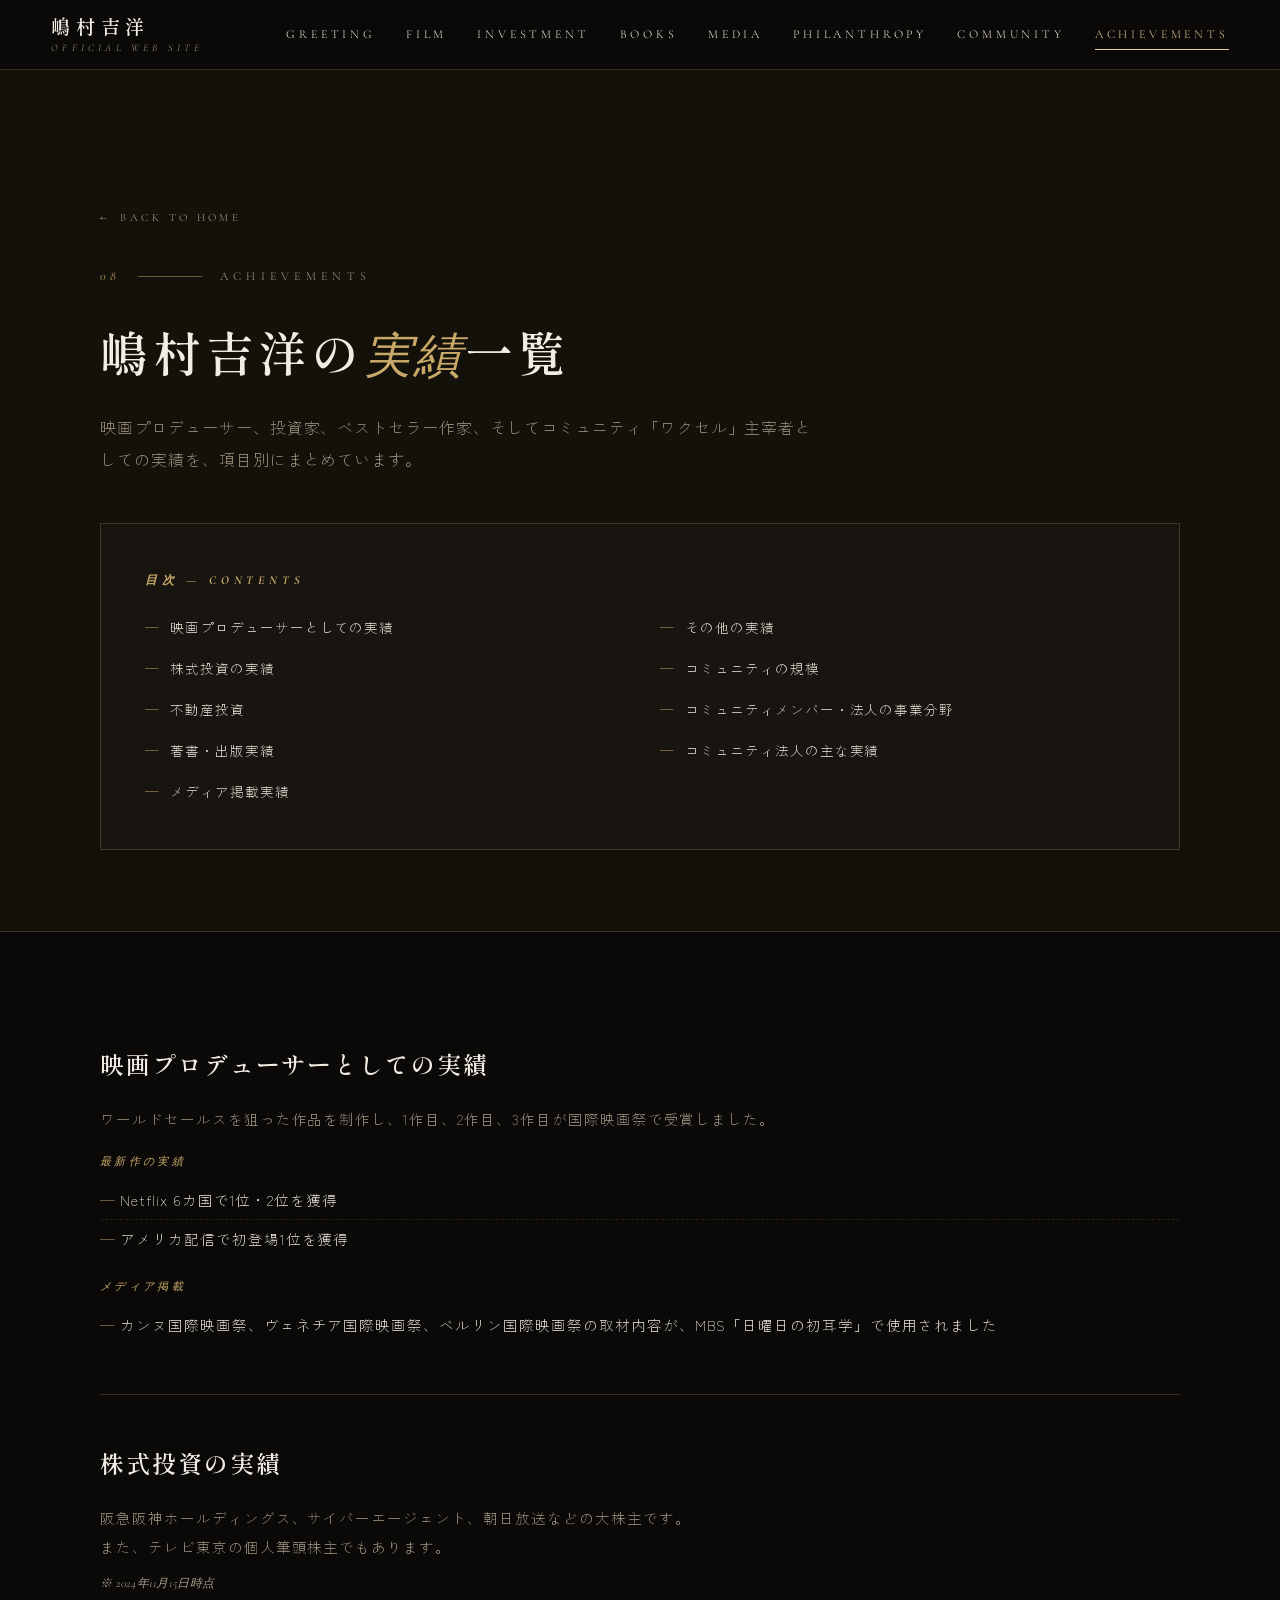
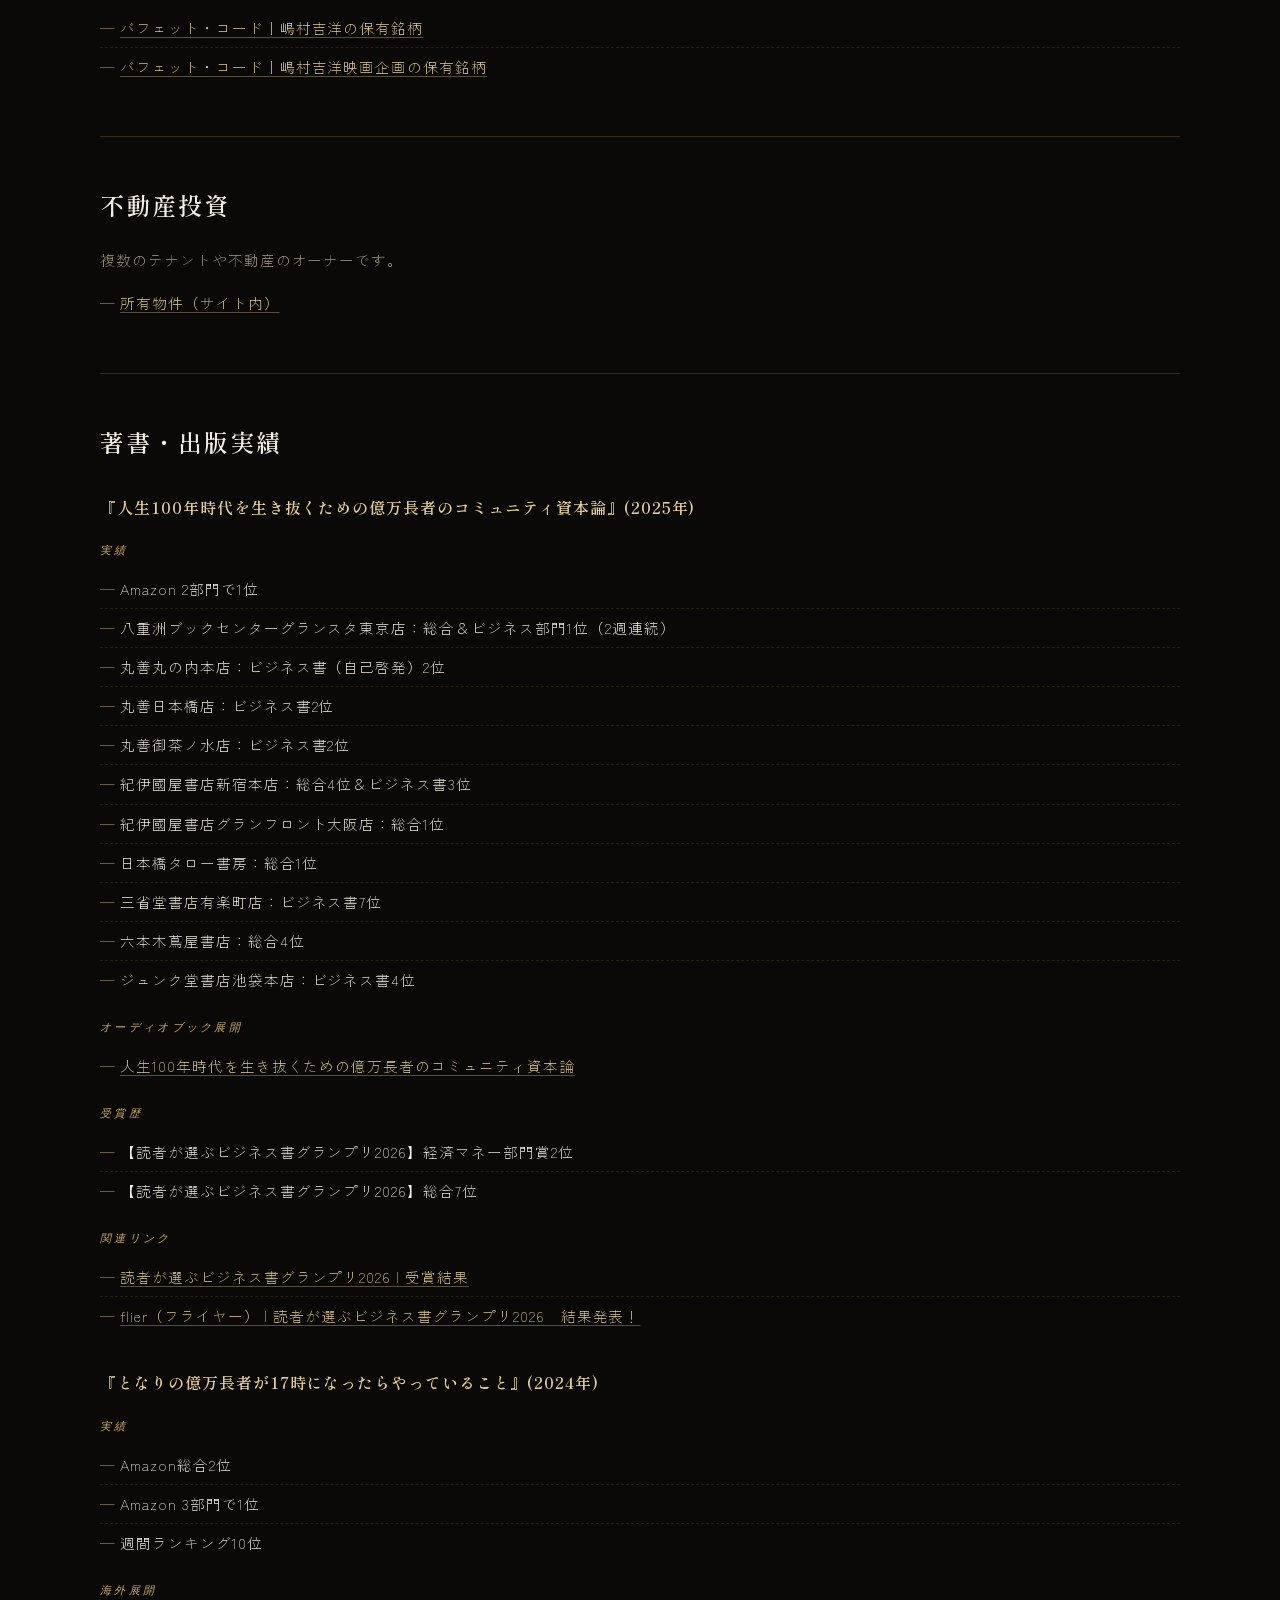
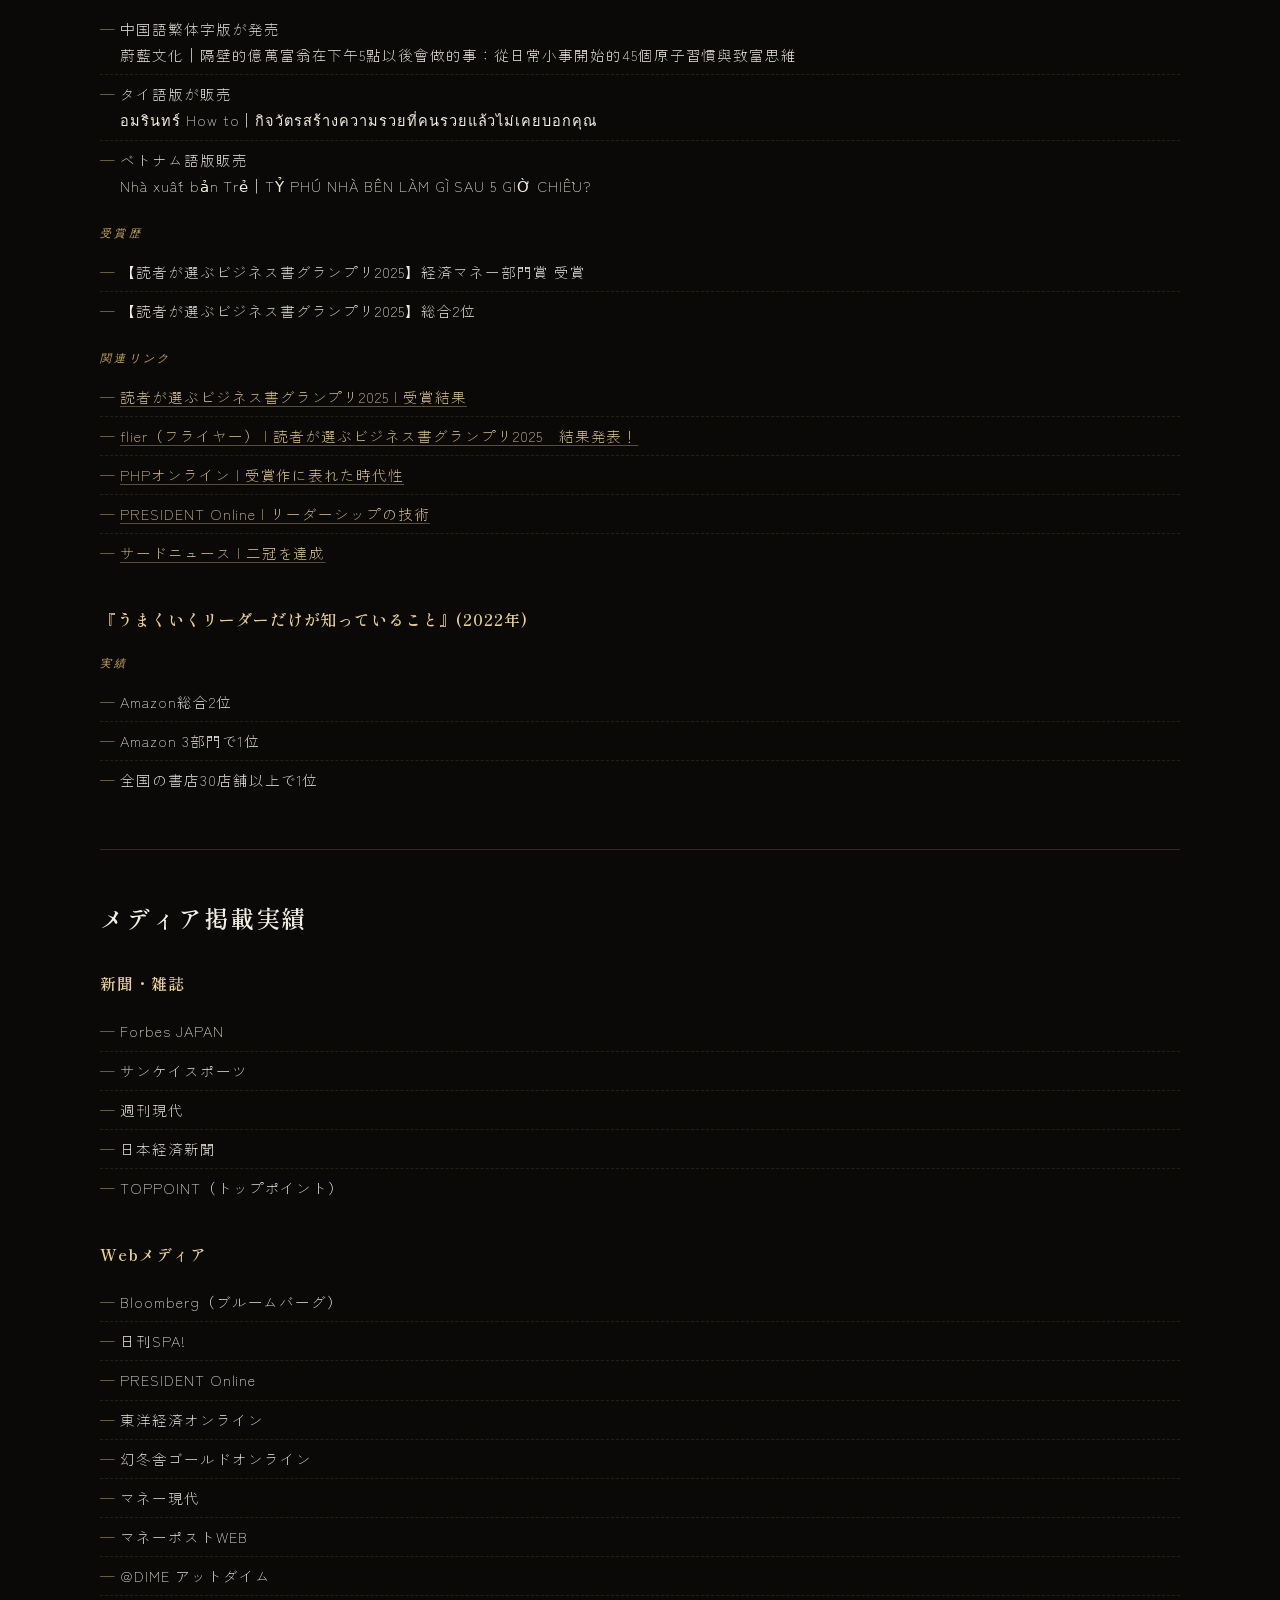
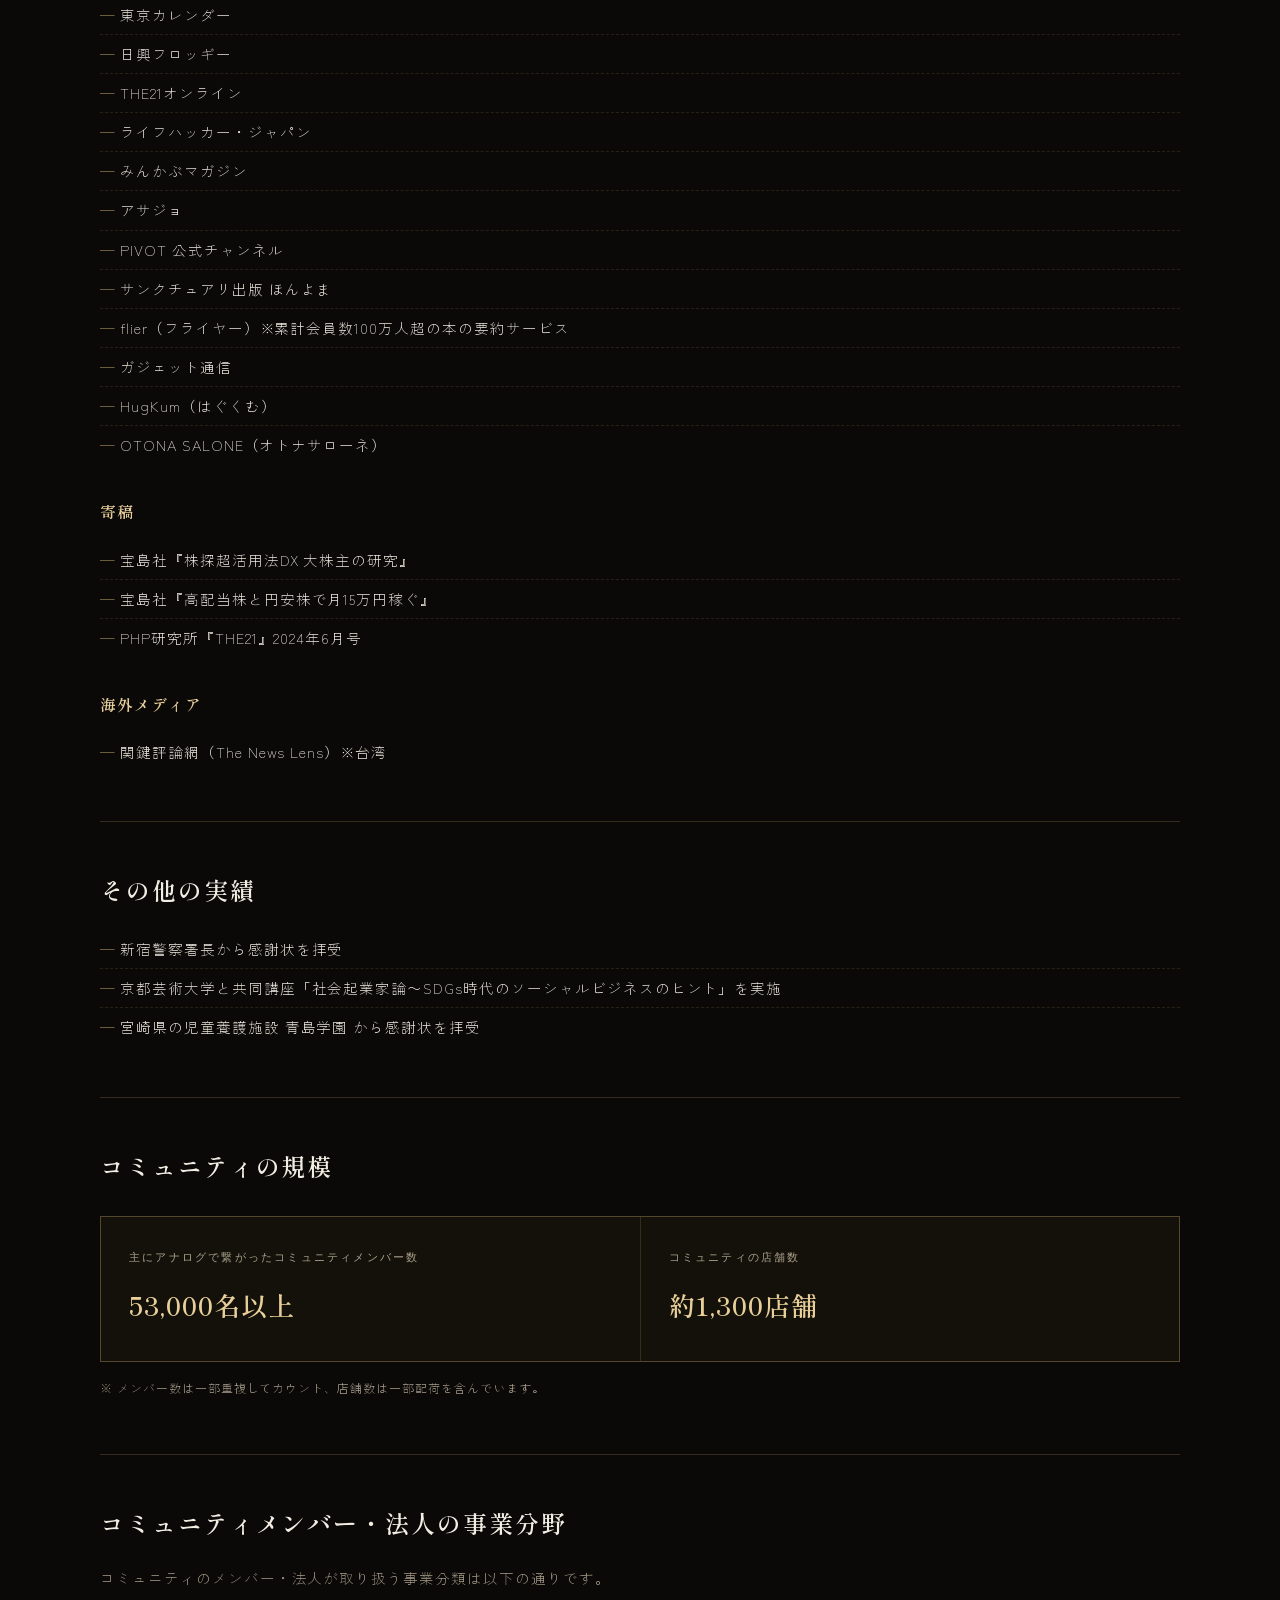
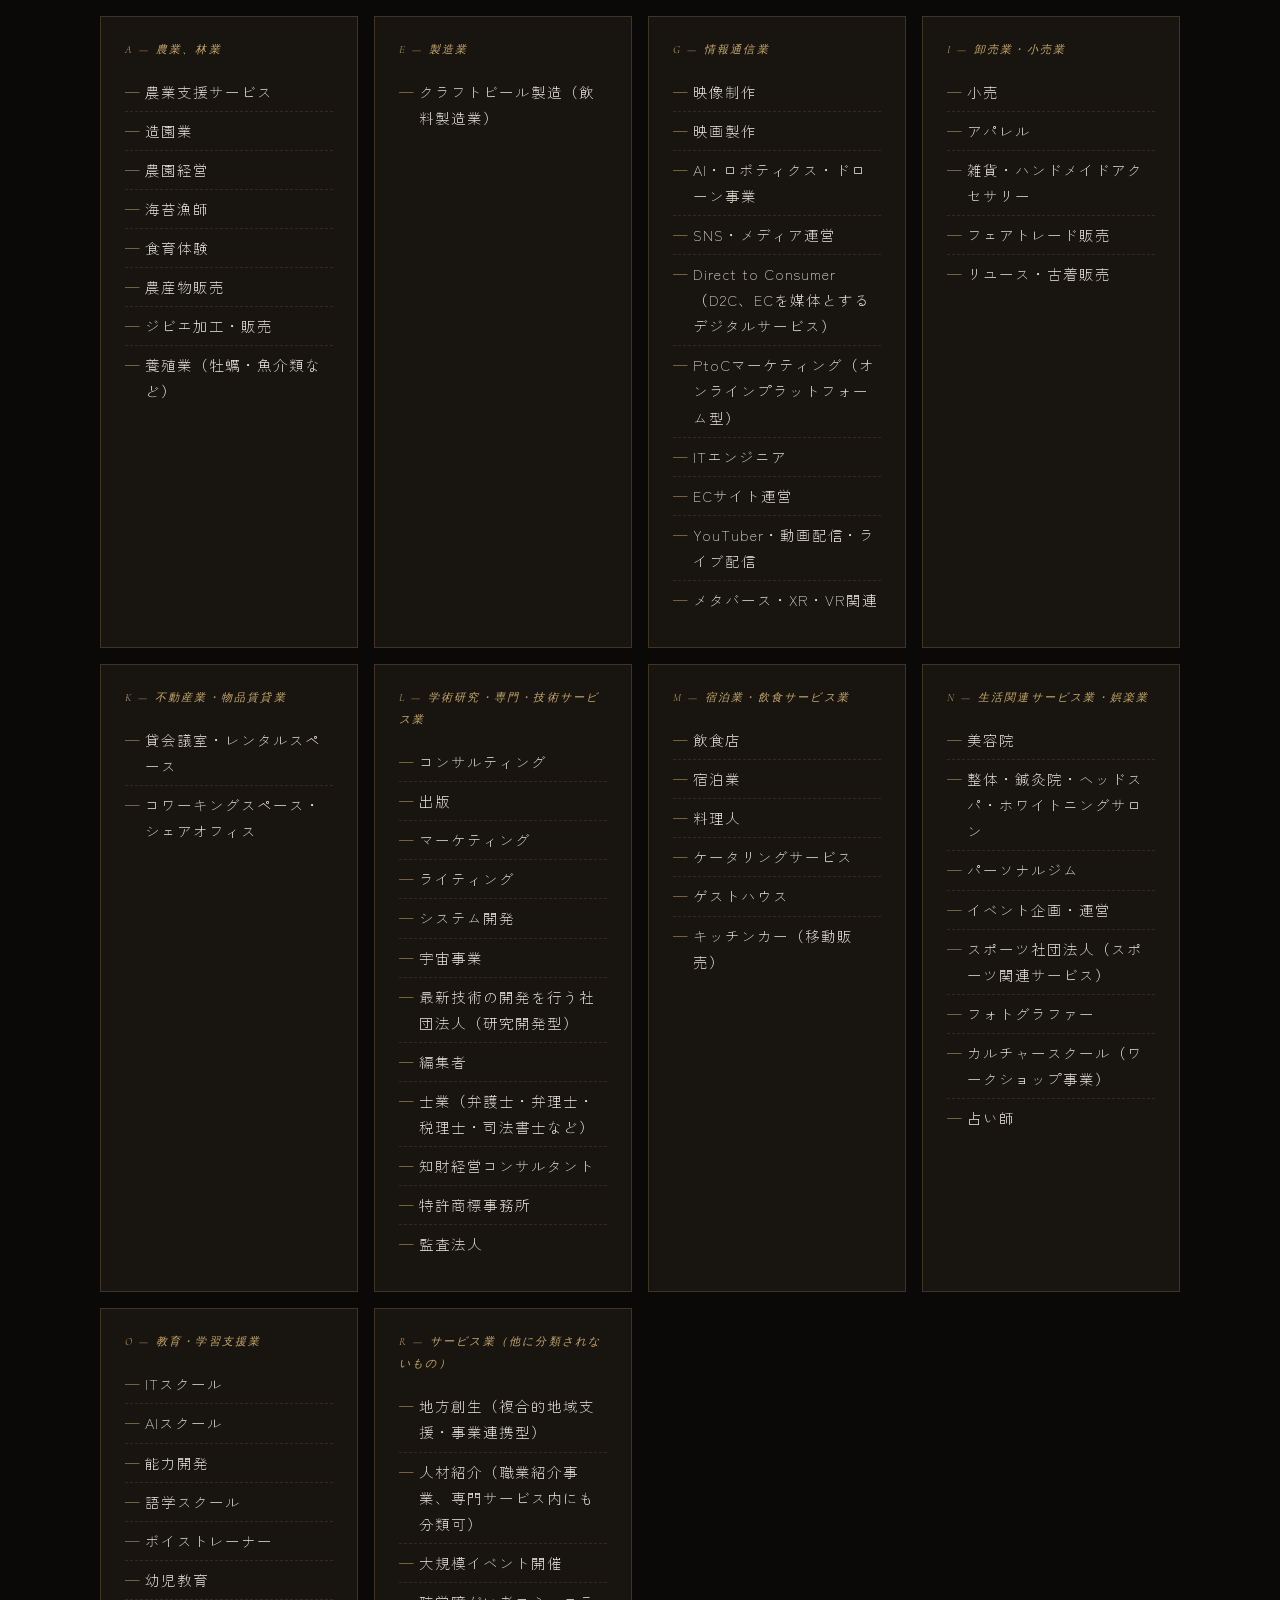
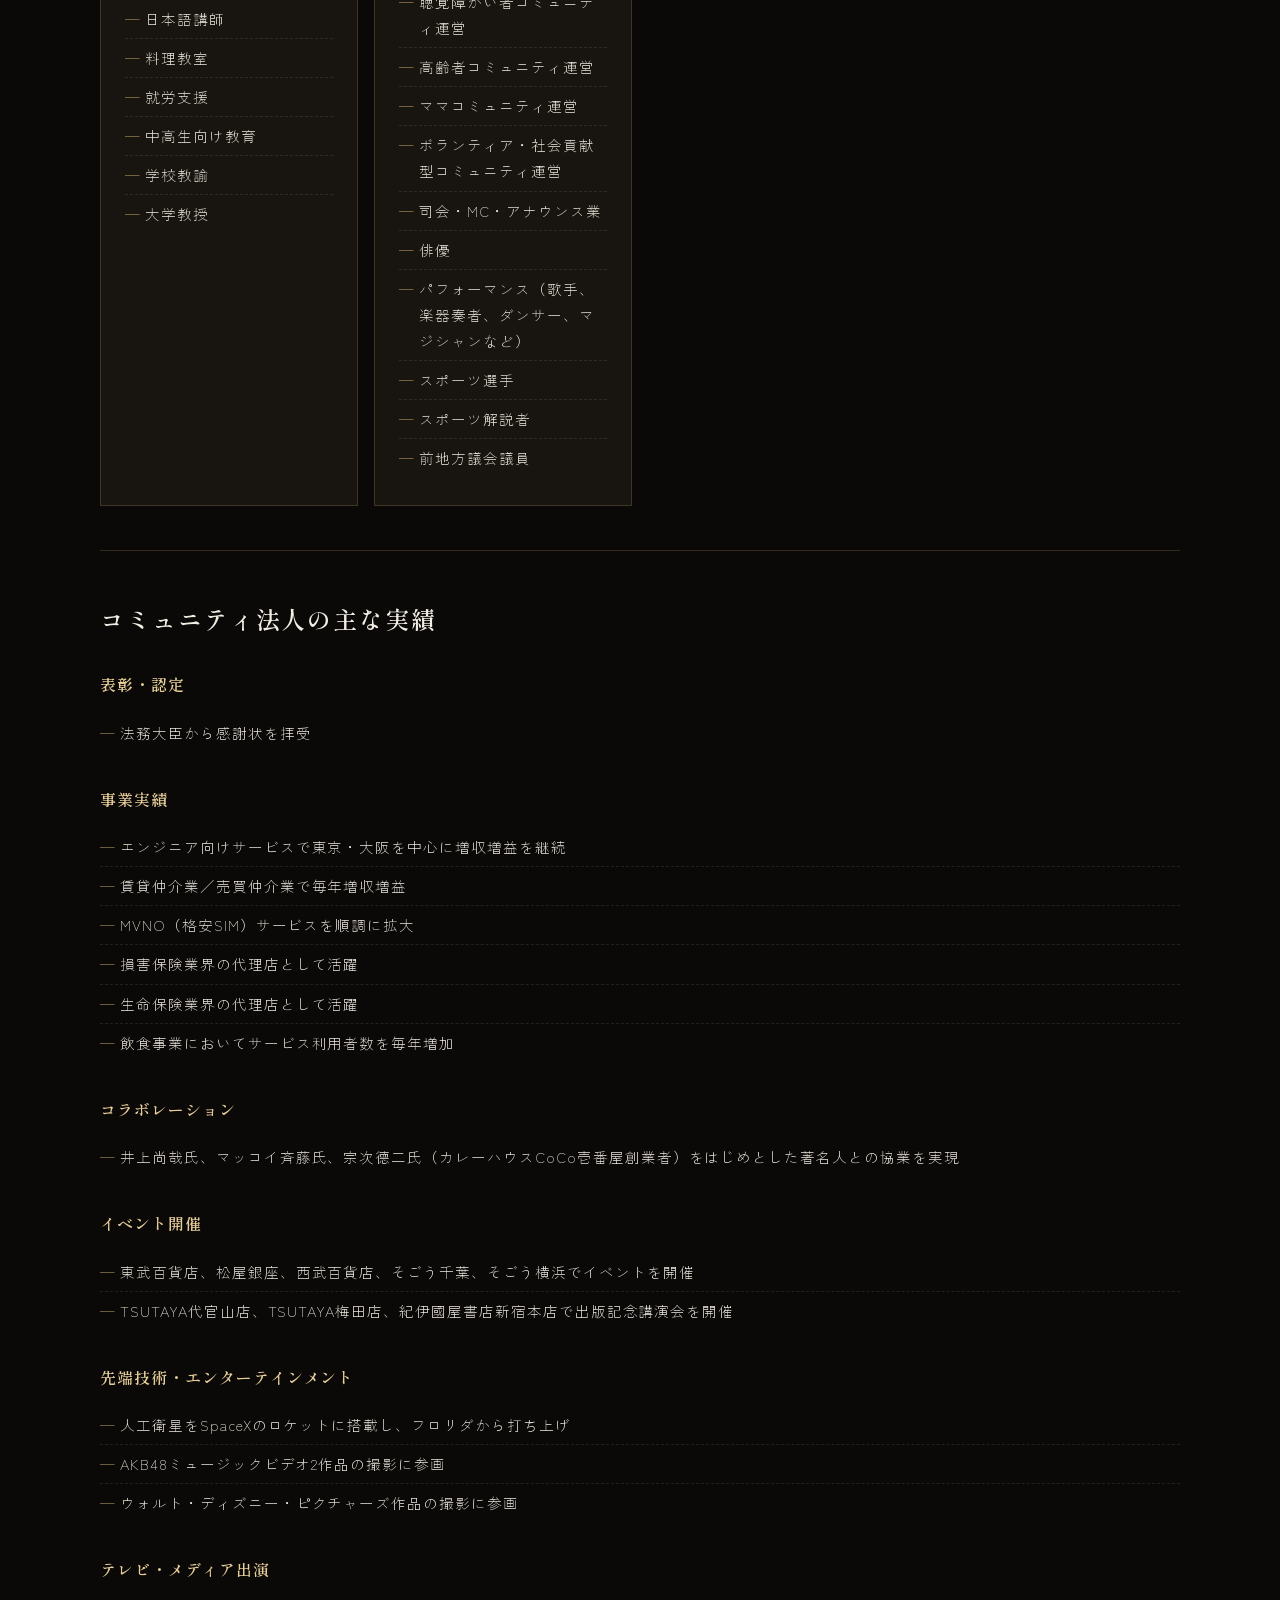
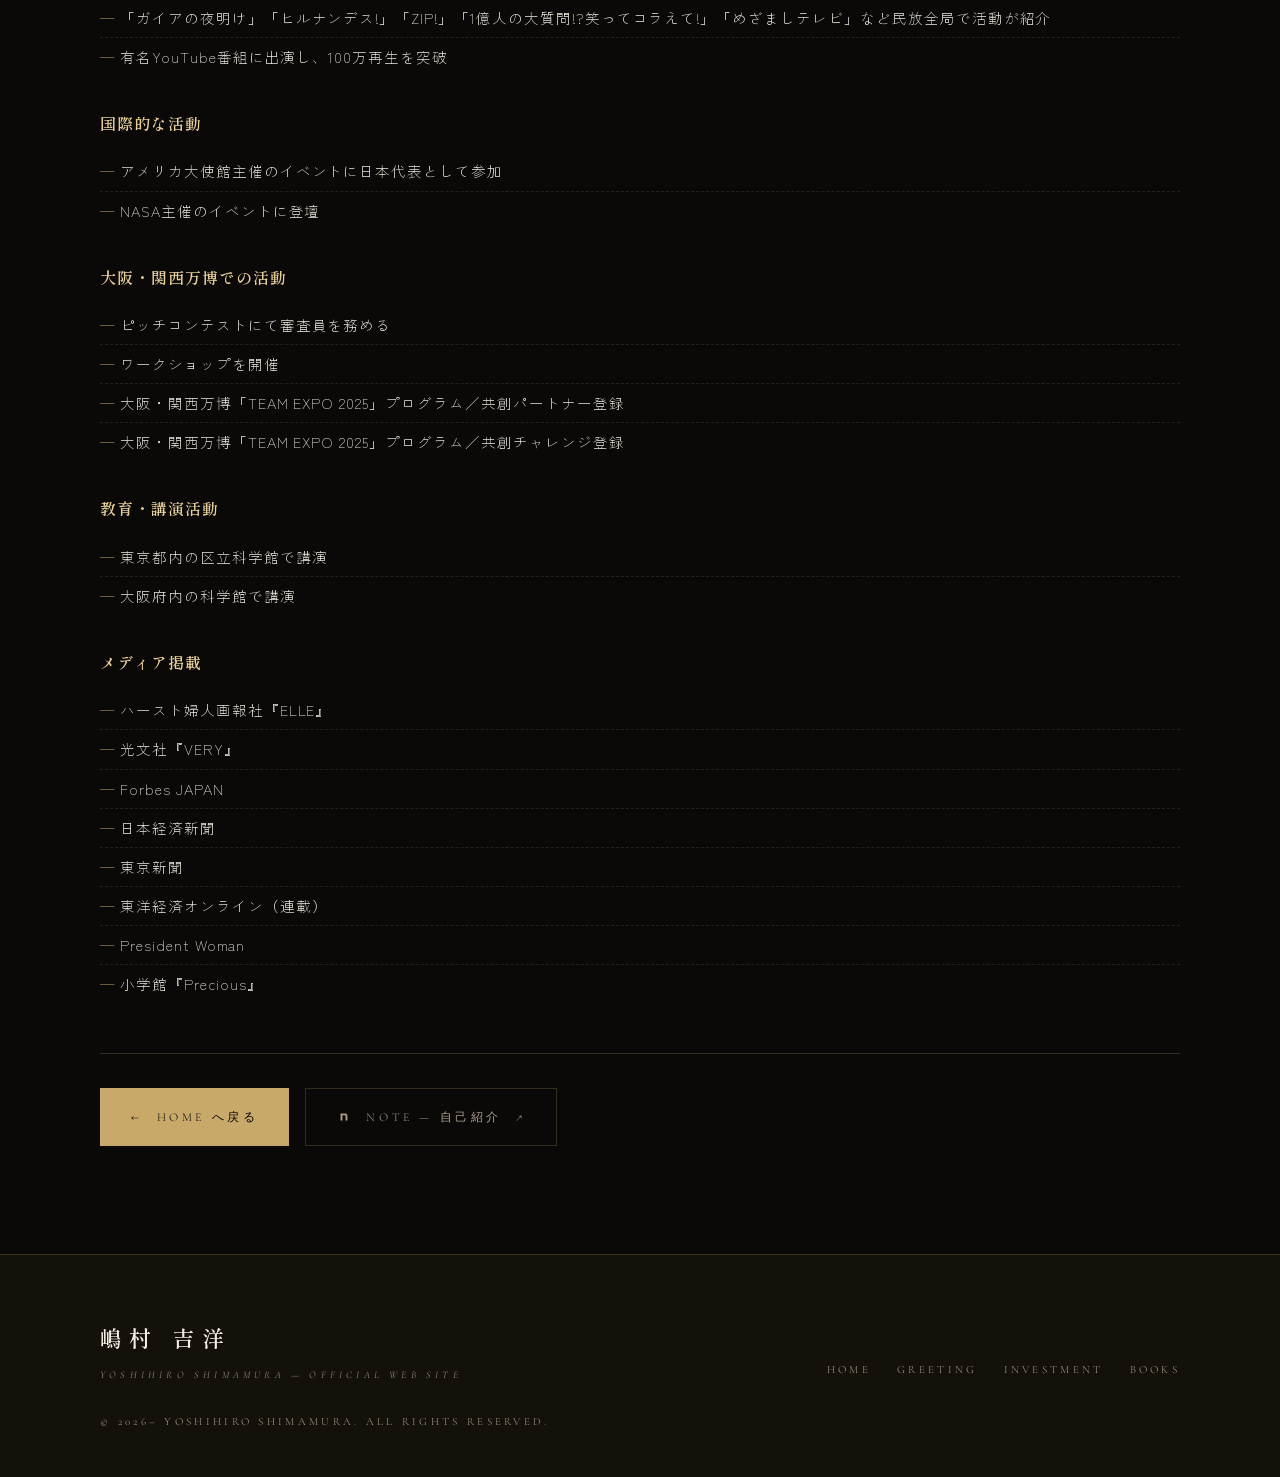
==== docs/achievements.html @ ad77ef1f "Publish site under docs/ for GitHub Pages, drop project files from repo Renames customize/ to docs/ " ====
<!DOCTYPE html>
<html lang="ja">
<head>
<meta charset="UTF-8">
<meta name="viewport" content="width=device-width, initial-scale=1">
<title>実績 — Achievements | 嶋村 吉洋 Yoshihiro Shimamura</title>
<meta name="description" content="嶋村吉洋の実績一覧。映画プロデューサー、株式投資、不動産投資、著書・出版、メディア掲載、コミュニティ「ワクセル」に関する実績をまとめています。">
<link rel="preconnect" href="https://fonts.googleapis.com">
<link rel="preconnect" href="https://fonts.gstatic.com" crossorigin>
<link href="https://fonts.googleapis.com/css2?family=Cormorant+Garamond:ital,wght@0,300;0,400;0,500;1,300;1,400&family=Shippori+Mincho+B1:wght@400;500;600;700&family=Zen+Kaku+Gothic+New:wght@300;400;500;700&display=swap" rel="stylesheet">
<link rel="stylesheet" href="css/achievements.css">
</head>
<body>

<div id="progress"></div>

<header>
  <div class="logo">嶋村吉洋<small>Official Web Site</small></div>
  <nav>
    <a href="index.html#greeting">Greeting</a>
    <a href="index.html#film">Film</a>
    <a href="index.html#investment">Investment</a>
    <a href="index.html#books">Books</a>
    <a href="index.html#media">Media</a>
    <a href="index.html#philanthropy">Philanthropy</a>
    <a href="index.html#community">Community</a>
    <a href="achievements.html" class="cur">Achievements</a>
  </nav>
  <button class="menu-btn" id="menuBtn" aria-label="メニューを開く" aria-expanded="false" aria-controls="mobileNav"><span></span><span></span><span></span></button>
</header>

<div class="mobile-nav" id="mobileNav">
  <a href="index.html#greeting">Greeting</a>
  <a href="index.html#film">Film</a>
  <a href="index.html#investment">Investment</a>
  <a href="index.html#books">Books</a>
  <a href="index.html#media">Media</a>
  <a href="index.html#philanthropy">Philanthropy</a>
  <a href="index.html#community">Community</a>
  <a href="achievements.html" class="cur">Achievements</a>
</div>

<!-- PAGE HEAD -->
<section class="pagehead" style="padding-left:clamp(22px,6vw,88px);padding-right:clamp(22px,6vw,88px)">
  <div class="container">
    <a class="back" href="index.html"><i>←</i> Back to Home</a>
    <div class="eyebrow rv"><span class="no">08</span><span class="rule"></span><span class="lab">Achievements</span></div>
    <h2 class="title rv">嶋村吉洋の<em>実績</em>一覧</h2>
    <p class="lead rv d1">映画プロデューサー、投資家、ベストセラー作家、そしてコミュニティ「ワクセル」主宰者としての実績を、項目別にまとめています。</p>

    <div class="toc rv d2" style="margin-top:48px">
      <h3>目次 — Contents</h3>
      <ol>
        <li><a href="#film">映画プロデューサーとしての実績</a></li>
        <li><a href="#invest">株式投資の実績</a></li>
        <li><a href="#realestate">不動産投資</a></li>
        <li><a href="#books">著書・出版実績</a></li>
        <li><a href="#media">メディア掲載実績</a></li>
        <li><a href="#other">その他の実績</a></li>
        <li><a href="#scale">コミュニティの規模</a></li>
        <li><a href="#fields">コミュニティメンバー・法人の事業分野</a></li>
        <li><a href="#corp">コミュニティ法人の主な実績</a></li>
      </ol>
    </div>
  </div>
</section>

<!-- CONTENT -->
<section>
  <div class="container">

    <div class="ach-block" id="film">
      <h3>映画プロデューサーとしての実績</h3>
      <p>ワールドセールスを狙った作品を制作し、1作目、2作目、3作目が国際映画祭で受賞しました。</p>
      <div class="ach-label">最新作の実績</div>
      <ul class="ach-list">
        <li>Netflix 6カ国で1位・2位を獲得</li>
        <li>アメリカ配信で初登場1位を獲得</li>
      </ul>
      <div class="ach-label">メディア掲載</div>
      <ul class="ach-list">
        <li>カンヌ国際映画祭、ヴェネチア国際映画祭、ベルリン国際映画祭の取材内容が、MBS「日曜日の初耳学」で使用されました</li>
      </ul>
    </div>

    <div class="ach-block" id="invest">
      <h3>株式投資の実績</h3>
      <p>阪急阪神ホールディングス、サイバーエージェント、朝日放送などの大株主です。<br>また、テレビ東京の個人筆頭株主でもあります。</p>
      <div class="ach-note">※ 2024年11月15日時点</div>
      <ul class="ach-list">
        <li><a href="https://www.buffett-code.com/shareholder/712ce4a10c81c7f16dd77664915bdfbb" target="_blank" rel="noopener">バフェット・コード｜嶋村吉洋の保有銘柄</a></li>
        <li><a href="https://www.buffett-code.com/shareholder/2bcb780093d4dfd647fb381578586227" target="_blank" rel="noopener">バフェット・コード｜嶋村吉洋映画企画の保有銘柄</a></li>
      </ul>
    </div>

    <div class="ach-block" id="realestate">
      <h3>不動産投資</h3>
      <p>複数のテナントや不動産のオーナーです。</p>
      <ul class="ach-list">
        <li><a href="index.html#investment">所有物件（サイト内）</a></li>
      </ul>
    </div>

    <div class="ach-block" id="books">
      <h3>著書・出版実績</h3>

      <div class="ach-sub">
        <h4>『人生100年時代を生き抜くための億万長者のコミュニティ資本論』(2025年)</h4>
        <div class="ach-label">実績</div>
        <ul class="ach-list">
          <li>Amazon 2部門で1位</li>
          <li>八重洲ブックセンターグランスタ東京店：総合＆ビジネス部門1位（2週連続）</li>
          <li>丸善丸の内本店：ビジネス書（自己啓発）2位</li>
          <li>丸善日本橋店：ビジネス書2位</li>
          <li>丸善御茶ノ水店：ビジネス書2位</li>
          <li>紀伊國屋書店新宿本店：総合4位＆ビジネス書3位</li>
          <li>紀伊國屋書店グランフロント大阪店：総合1位</li>
          <li>日本橋タロー書房：総合1位</li>
          <li>三省堂書店有楽町店：ビジネス書7位</li>
          <li>六本木蔦屋書店：総合4位</li>
          <li>ジュンク堂書店池袋本店：ビジネス書4位</li>
        </ul>
        <div class="ach-label">オーディオブック展開</div>
        <ul class="ach-list">
          <li><a href="https://x.gd/avuwR" target="_blank" rel="noopener">人生100年時代を生き抜くための億万長者のコミュニティ資本論</a></li>
        </ul>
        <div class="ach-label">受賞歴</div>
        <ul class="ach-list">
          <li>【読者が選ぶビジネス書グランプリ2026】経済マネー部門賞2位</li>
          <li>【読者が選ぶビジネス書グランプリ2026】総合7位</li>
        </ul>
        <div class="ach-label">関連リンク</div>
        <ul class="ach-list">
          <li><a href="https://entry.business-book.jp/result" target="_blank" rel="noopener">読者が選ぶビジネス書グランプリ2026 | 受賞結果</a></li>
          <li><a href="https://www.flierinc.com/column/grandprix2026" target="_blank" rel="noopener">flier（フライヤー） | 読者が選ぶビジネス書グランプリ2026　結果発表！</a></li>
        </ul>
      </div>

      <div class="ach-sub">
        <h4>『となりの億万長者が17時になったらやっていること』(2024年)</h4>
        <div class="ach-label">実績</div>
        <ul class="ach-list">
          <li>Amazon総合2位</li>
          <li>Amazon 3部門で1位</li>
          <li>週間ランキング10位</li>
        </ul>
        <div class="ach-label">海外展開</div>
        <ul class="ach-list">
          <li>中国語繁体字版が発売<br>蔚藍文化│隔壁的億萬富翁在下午5點以後會做的事：從日常小事開始的45個原子習慣與致富思維</li>
          <li>タイ語版が販売<br>อมรินทร์ How to│กิจวัตรสร้างความรวยที่คนรวยแล้วไม่เคยบอกคุณ</li>
          <li>ベトナム語版販売<br>Nhà xuất bản Trẻ│TỶ PHÚ NHÀ BÊN LÀM GÌ SAU 5 GIỜ CHIỀU?</li>
        </ul>
        <div class="ach-label">受賞歴</div>
        <ul class="ach-list">
          <li>【読者が選ぶビジネス書グランプリ2025】経済マネー部門賞 受賞</li>
          <li>【読者が選ぶビジネス書グランプリ2025】総合2位</li>
        </ul>
        <div class="ach-label">関連リンク</div>
        <ul class="ach-list">
          <li><a href="https://entry.business-book.jp/prize" target="_blank" rel="noopener">読者が選ぶビジネス書グランプリ2025 | 受賞結果</a></li>
          <li><a href="https://www.flierinc.com/column/grandprix2025" target="_blank" rel="noopener">flier（フライヤー） | 読者が選ぶビジネス書グランプリ2025　結果発表！</a></li>
          <li><a href="https://shuchi.php.co.jp/article/11888" target="_blank" rel="noopener">PHPオンライン | 受賞作に表れた時代性</a></li>
          <li><a href="https://president.jp/articles/-/92252" target="_blank" rel="noopener">PRESIDENT Online | リーダーシップの技術</a></li>
          <li><a href="https://news.3rd-in.co.jp/article/38121a7e-f3ec-11ef-acd7-9ca3ba083d71" target="_blank" rel="noopener">サードニュース | 二冠を達成</a></li>
        </ul>
      </div>

      <div class="ach-sub">
        <h4>『うまくいくリーダーだけが知っていること』(2022年)</h4>
        <div class="ach-label">実績</div>
        <ul class="ach-list">
          <li>Amazon総合2位</li>
          <li>Amazon 3部門で1位</li>
          <li>全国の書店30店舗以上で1位</li>
        </ul>
      </div>
    </div>

    <div class="ach-block" id="media">
      <h3>メディア掲載実績</h3>

      <div class="ach-sub">
        <h4>新聞・雑誌</h4>
        <ul class="ach-list">
          <li>Forbes JAPAN</li>
          <li>サンケイスポーツ</li>
          <li>週刊現代</li>
          <li>日本経済新聞</li>
          <li>TOPPOINT（トップポイント）</li>
        </ul>
      </div>
      <div class="ach-sub">
        <h4>Webメディア</h4>
        <ul class="ach-list">
          <li>Bloomberg（ブルームバーグ）</li>
          <li>日刊SPA!</li>
          <li>PRESIDENT Online</li>
          <li>東洋経済オンライン</li>
          <li>幻冬舎ゴールドオンライン</li>
          <li>マネー現代</li>
          <li>マネーポストWEB</li>
          <li>@DIME アットダイム</li>
          <li>東京カレンダー</li>
          <li>日興フロッギー</li>
          <li>THE21オンライン</li>
          <li>ライフハッカー・ジャパン</li>
          <li>みんかぶマガジン</li>
          <li>アサジョ</li>
          <li>PIVOT 公式チャンネル</li>
          <li>サンクチュアリ出版 ほんよま</li>
          <li>flier（フライヤー）※累計会員数100万人超の本の要約サービス</li>
          <li>ガジェット通信</li>
          <li>HugKum（はぐくむ）</li>
          <li>OTONA SALONE（オトナサローネ）</li>
        </ul>
      </div>
      <div class="ach-sub">
        <h4>寄稿</h4>
        <ul class="ach-list">
          <li>宝島社『株探超活用法DX 大株主の研究』</li>
          <li>宝島社『高配当株と円安株で月15万円稼ぐ』</li>
          <li>PHP研究所『THE21』2024年6月号</li>
        </ul>
      </div>
      <div class="ach-sub">
        <h4>海外メディア</h4>
        <ul class="ach-list">
          <li>関鍵評論網（The News Lens）※台湾</li>
        </ul>
      </div>
    </div>

    <div class="ach-block" id="other">
      <h3>その他の実績</h3>
      <ul class="ach-list">
        <li>新宿警察署長から感謝状を拝受</li>
        <li>京都芸術大学と共同講座「社会起業家論〜SDGs時代のソーシャルビジネスのヒント」を実施</li>
        <li>宮崎県の児童養護施設 青島学園 から感謝状を拝受</li>
      </ul>
    </div>

    <div class="ach-block" id="scale">
      <h3>コミュニティの規模</h3>
      <div class="stat2">
        <div class="s"><div class="lab2">主にアナログで繋がったコミュニティメンバー数</div><div class="val">53,000名以上</div></div>
        <div class="s"><div class="lab2">コミュニティの店舗数</div><div class="val">約1,300店舗</div></div>
      </div>
      <p style="margin-top:14px;font-size:12px;color:var(--muted)">※ メンバー数は一部重複してカウント、店舗数は一部配荷を含んでいます。</p>
    </div>

    <div class="ach-block" id="fields">
      <h3>コミュニティメンバー・法人の事業分野</h3>
      <p>コミュニティのメンバー・法人が取り扱う事業分類は以下の通りです。</p>

      <div class="ach-grid">
        <div class="ach-card">
          <span class="cat">A — 農業、林業</span>
          <ul class="ach-list">
            <li>農業支援サービス</li>
            <li>造園業</li>
            <li>農園経営</li>
            <li>海苔漁師</li>
            <li>食育体験</li>
            <li>農産物販売</li>
            <li>ジビエ加工・販売</li>
            <li>養殖業（牡蠣・魚介類など）</li>
          </ul>
        </div>
        <div class="ach-card">
          <span class="cat">E — 製造業</span>
          <ul class="ach-list">
            <li>クラフトビール製造（飲料製造業）</li>
          </ul>
        </div>
        <div class="ach-card">
          <span class="cat">G — 情報通信業</span>
          <ul class="ach-list">
            <li>映像制作</li>
            <li>映画製作</li>
            <li>AI・ロボティクス・ドローン事業</li>
            <li>SNS・メディア運営</li>
            <li>Direct to Consumer（D2C、ECを媒体とするデジタルサービス）</li>
            <li>PtoCマーケティング（オンラインプラットフォーム型）</li>
            <li>ITエンジニア</li>
            <li>ECサイト運営</li>
            <li>YouTuber・動画配信・ライブ配信</li>
            <li>メタバース・XR・VR関連</li>
          </ul>
        </div>
        <div class="ach-card">
          <span class="cat">I — 卸売業・小売業</span>
          <ul class="ach-list">
            <li>小売</li>
            <li>アパレル</li>
            <li>雑貨・ハンドメイドアクセサリー</li>
            <li>フェアトレード販売</li>
            <li>リユース・古着販売</li>
          </ul>
        </div>
        <div class="ach-card">
          <span class="cat">K — 不動産業・物品賃貸業</span>
          <ul class="ach-list">
            <li>貸会議室・レンタルスペース</li>
            <li>コワーキングスペース・シェアオフィス</li>
          </ul>
        </div>
        <div class="ach-card">
          <span class="cat">L — 学術研究・専門・技術サービス業</span>
          <ul class="ach-list">
            <li>コンサルティング</li>
            <li>出版</li>
            <li>マーケティング</li>
            <li>ライティング</li>
            <li>システム開発</li>
            <li>宇宙事業</li>
            <li>最新技術の開発を行う社団法人（研究開発型）</li>
            <li>編集者</li>
            <li>士業（弁護士・弁理士・税理士・司法書士など）</li>
            <li>知財経営コンサルタント</li>
            <li>特許商標事務所</li>
            <li>監査法人</li>
          </ul>
        </div>
        <div class="ach-card">
          <span class="cat">M — 宿泊業・飲食サービス業</span>
          <ul class="ach-list">
            <li>飲食店</li>
            <li>宿泊業</li>
            <li>料理人</li>
            <li>ケータリングサービス</li>
            <li>ゲストハウス</li>
            <li>キッチンカー（移動販売）</li>
          </ul>
        </div>
        <div class="ach-card">
          <span class="cat">N — 生活関連サービス業・娯楽業</span>
          <ul class="ach-list">
            <li>美容院</li>
            <li>整体・鍼灸院・ヘッドスパ・ホワイトニングサロン</li>
            <li>パーソナルジム</li>
            <li>イベント企画・運営</li>
            <li>スポーツ社団法人（スポーツ関連サービス）</li>
            <li>フォトグラファー</li>
            <li>カルチャースクール（ワークショップ事業）</li>
            <li>占い師</li>
          </ul>
        </div>
        <div class="ach-card">
          <span class="cat">O — 教育・学習支援業</span>
          <ul class="ach-list">
            <li>ITスクール</li>
            <li>AIスクール</li>
            <li>能力開発</li>
            <li>語学スクール</li>
            <li>ボイストレーナー</li>
            <li>幼児教育</li>
            <li>日本語講師</li>
            <li>料理教室</li>
            <li>就労支援</li>
            <li>中高生向け教育</li>
            <li>学校教諭</li>
            <li>大学教授</li>
          </ul>
        </div>
        <div class="ach-card">
          <span class="cat">R — サービス業（他に分類されないもの）</span>
          <ul class="ach-list">
            <li>地方創生（複合的地域支援・事業連携型）</li>
            <li>人材紹介（職業紹介事業、専門サービス内にも分類可）</li>
            <li>大規模イベント開催</li>
            <li>聴覚障がい者コミュニティ運営</li>
            <li>高齢者コミュニティ運営</li>
            <li>ママコミュニティ運営</li>
            <li>ボランティア・社会貢献型コミュニティ運営</li>
            <li>司会・MC・アナウンス業</li>
            <li>俳優</li>
            <li>パフォーマンス（歌手、楽器奏者、ダンサー、マジシャンなど）</li>
            <li>スポーツ選手</li>
            <li>スポーツ解説者</li>
            <li>前地方議会議員</li>
          </ul>
        </div>
      </div>
    </div>

    <div class="ach-block" id="corp">
      <h3>コミュニティ法人の主な実績</h3>

      <div class="ach-sub">
        <h4>表彰・認定</h4>
        <ul class="ach-list"><li>法務大臣から感謝状を拝受</li></ul>
      </div>
      <div class="ach-sub">
        <h4>事業実績</h4>
        <ul class="ach-list">
          <li>エンジニア向けサービスで東京・大阪を中心に増収増益を継続</li>
          <li>賃貸仲介業／売買仲介業で毎年増収増益</li>
          <li>MVNO（格安SIM）サービスを順調に拡大</li>
          <li>損害保険業界の代理店として活躍</li>
          <li>生命保険業界の代理店として活躍</li>
          <li>飲食事業においてサービス利用者数を毎年増加</li>
        </ul>
      </div>
      <div class="ach-sub">
        <h4>コラボレーション</h4>
        <ul class="ach-list"><li>井上尚哉氏、マッコイ斉藤氏、宗次德二氏（カレーハウスCoCo壱番屋創業者）をはじめとした著名人との協業を実現</li></ul>
      </div>
      <div class="ach-sub">
        <h4>イベント開催</h4>
        <ul class="ach-list">
          <li>東武百貨店、松屋銀座、西武百貨店、そごう千葉、そごう横浜でイベントを開催</li>
          <li>TSUTAYA代官山店、TSUTAYA梅田店、紀伊國屋書店新宿本店で出版記念講演会を開催</li>
        </ul>
      </div>
      <div class="ach-sub">
        <h4>先端技術・エンターテインメント</h4>
        <ul class="ach-list">
          <li>人工衛星をSpaceXのロケットに搭載し、フロリダから打ち上げ</li>
          <li>AKB48ミュージックビデオ2作品の撮影に参画</li>
          <li>ウォルト・ディズニー・ピクチャーズ作品の撮影に参画</li>
        </ul>
      </div>
      <div class="ach-sub">
        <h4>テレビ・メディア出演</h4>
        <ul class="ach-list">
          <li>「ガイアの夜明け」「ヒルナンデス!」「ZIP!」「1億人の大質問!?笑ってコラえて!」「めざましテレビ」など民放全局で活動が紹介</li>
          <li>有名YouTube番組に出演し、100万再生を突破</li>
        </ul>
      </div>
      <div class="ach-sub">
        <h4>国際的な活動</h4>
        <ul class="ach-list">
          <li>アメリカ大使館主催のイベントに日本代表として参加</li>
          <li>NASA主催のイベントに登壇</li>
        </ul>
      </div>
      <div class="ach-sub">
        <h4>大阪・関西万博での活動</h4>
        <ul class="ach-list">
          <li>ピッチコンテストにて審査員を務める</li>
          <li>ワークショップを開催</li>
          <li>大阪・関西万博「TEAM EXPO 2025」プログラム／共創パートナー登録</li>
          <li>大阪・関西万博「TEAM EXPO 2025」プログラム／共創チャレンジ登録</li>
        </ul>
      </div>
      <div class="ach-sub">
        <h4>教育・講演活動</h4>
        <ul class="ach-list">
          <li>東京都内の区立科学館で講演</li>
          <li>大阪府内の科学館で講演</li>
        </ul>
      </div>
      <div class="ach-sub">
        <h4>メディア掲載</h4>
        <ul class="ach-list">
          <li>ハースト婦人画報社『ELLE』</li>
          <li>光文社『VERY』</li>
          <li>Forbes JAPAN</li>
          <li>日本経済新聞</li>
          <li>東京新聞</li>
          <li>東洋経済オンライン（連載）</li>
          <li>President Woman</li>
          <li>小学館『Precious』</li>
        </ul>
      </div>
    </div>

    <div class="srclinks">
      <a class="btn primary" href="index.html"><span class="ar">←</span><span>Home へ戻る</span></a>
      <a class="btn ext" href="https://note.com/team_building/n/n8a2f4b900942" target="_blank" rel="noopener"><span class="icon"><svg viewBox="0 0 493 493"><path d="m139.57,142.06c41.19,0,97.6-2.09,138.1-1.04,54.34,1.39,74.76,25.06,75.45,83.53.69,33.06,0,127.73,0,127.73h-58.79c0-82.83.35-96.5,0-122.6-.69-22.97-7.25-33.92-24.9-36.01-18.69-2.09-71.07-.35-71.07-.35v158.96h-58.79v-210.22Z" fill="currentColor"/></svg></span><span>note — 自己紹介</span><span class="ar">↗</span></a>
    </div>

  </div>
</section>

<footer>
  <div class="frow">
    <div class="fname">嶋村 吉洋<small>Yoshihiro Shimamura — Official Web Site</small></div>
    <nav style="display:flex;gap:26px;flex-wrap:wrap">
      <a href="index.html" style="font-family:var(--serif-en);font-size:11px;letter-spacing:.3em;text-transform:uppercase;color:var(--muted)">Home</a>
      <a href="index.html#greeting" style="font-family:var(--serif-en);font-size:11px;letter-spacing:.3em;text-transform:uppercase;color:var(--muted)">Greeting</a>
      <a href="index.html#investment" style="font-family:var(--serif-en);font-size:11px;letter-spacing:.3em;text-transform:uppercase;color:var(--muted)">Investment</a>
      <a href="index.html#books" style="font-family:var(--serif-en);font-size:11px;letter-spacing:.3em;text-transform:uppercase;color:var(--muted)">Books</a>
    </nav>
  </div>
  <div class="cr">© 2026– Yoshihiro Shimamura. All Rights Reserved.</div>
</footer>

<script src="js/achievements.js"></script>
</body>
</html>
---- docs/css/achievements.css ----
:root{
  --ink:#0a0908;
  --raised:#131109;
  --panel:#181510;
  --gold:#c9a96a;
  --gold-bright:#e8cf9a;
  --ivory:#f2ede3;
  --muted:#ab9f8c;
  --line:rgba(201,169,106,.22);
  --serif-en:'Cormorant Garamond',serif;
  --serif-jp:'Shippori Mincho B1',serif;
  --sans:'Zen Kaku Gothic New',sans-serif;
}
*{margin:0;padding:0;box-sizing:border-box}
html{scroll-behavior:smooth}
body{
  background:var(--ink);
  color:var(--ivory);
  font-family:var(--sans);
  font-weight:300;
  line-height:2;
  letter-spacing:.06em;
  overflow-x:hidden;
}
::selection{background:var(--gold);color:var(--ink)}
img{max-width:100%;display:block}
a{color:inherit;text-decoration:none}

/* ---------- progress ---------- */
#progress{position:fixed;top:0;left:0;height:2px;width:0;background:linear-gradient(90deg,var(--gold),var(--gold-bright));z-index:1500}

/* ---------- header (solid variant for text pages) ---------- */
header{position:fixed;top:0;left:0;right:0;z-index:1200;display:flex;align-items:center;justify-content:space-between;
  padding:14px clamp(20px,4vw,56px);background:rgba(10,9,8,.9);backdrop-filter:blur(6px);
  border-bottom:1px solid var(--line);transition:padding .4s}
header .logo{font-family:var(--serif-jp);font-size:19px;letter-spacing:.3em;font-weight:600;line-height:1.3}
header .logo small{display:block;font-family:var(--serif-en);font-style:italic;font-weight:300;font-size:10px;letter-spacing:.42em;color:var(--muted);margin-top:2px;text-transform:uppercase;line-height:1.4}
nav{display:flex;align-items:center;gap:30px}
nav a{font-family:var(--serif-en);font-size:12px;letter-spacing:.32em;text-transform:uppercase;position:relative;padding:4px 0;color:var(--ivory)}
nav a::after{content:"";position:absolute;left:0;bottom:0;width:100%;height:1px;background:var(--gold);transform:scaleX(0);transform-origin:right;transition:transform .45s cubic-bezier(.77,0,.18,1)}
nav a:hover::after{transform:scaleX(1);transform-origin:left}
nav a.cur{color:var(--gold-bright)}
nav a.cur::after{transform:scaleX(1);background:var(--gold-bright)}
@media(max-width:860px){nav{display:none}}

/* ---------- mobile menu ---------- */
.menu-btn{display:none;flex-direction:column;justify-content:center;align-items:center;gap:5px;width:36px;height:36px;
  background:none;border:none;padding:0;cursor:pointer;position:relative}
.menu-btn span{display:block;width:24px;height:2px;background:var(--ivory);transition:transform .3s ease,opacity .3s ease}
.menu-btn.active span:nth-child(1){transform:translateY(7px) rotate(45deg)}
.menu-btn.active span:nth-child(2){opacity:0}
.menu-btn.active span:nth-child(3){transform:translateY(-7px) rotate(-45deg)}
@media(max-width:860px){.menu-btn{display:flex}}

.mobile-nav{position:fixed;inset:0;z-index:1150;background:var(--ink);display:flex;flex-direction:column;
  align-items:center;justify-content:center;gap:30px;opacity:0;visibility:hidden;pointer-events:none;transition:opacity .4s ease}
.mobile-nav.open{opacity:1;visibility:visible;pointer-events:auto}
.mobile-nav a{font-family:var(--serif-en);font-size:16px;letter-spacing:.3em;text-transform:uppercase;color:var(--ivory);transition:color .3s}
.mobile-nav a.cur{color:var(--gold-bright)}
.mobile-nav a:hover{color:var(--gold-bright)}
@media(min-width:861px){.mobile-nav{display:none}}

/* ---------- generic section ---------- */
section{position:relative;padding:clamp(70px,12vh,140px) clamp(22px,6vw,88px)}
.container{max-width:1080px;margin:0 auto;position:relative}
.eyebrow{display:flex;align-items:center;gap:18px;margin-bottom:26px}
.eyebrow .no{font-family:var(--serif-en);font-style:italic;font-size:13px;letter-spacing:.3em;color:var(--gold)}
.eyebrow .rule{flex:0 0 64px;height:1px;background:var(--gold);opacity:.5}
.eyebrow .lab{font-family:var(--serif-en);font-size:12px;letter-spacing:.44em;text-transform:uppercase;color:var(--muted)}
h2.title{font-family:var(--serif-jp);font-weight:600;font-size:clamp(28px,4vw,48px);line-height:1.5;letter-spacing:.1em;margin-bottom:18px}
h2.title em{font-family:var(--serif-en);font-style:italic;font-weight:300;color:var(--gold);letter-spacing:.05em}
.lead{max-width:720px;color:var(--muted);font-size:16px}

/* reveal */
.rv{opacity:0;transform:translateY(36px);transition:opacity 1s ease,transform 1s cubic-bezier(.22,1,.36,1)}
.rv.in{opacity:1;transform:none}
.rv.d1{transition-delay:.1s}.rv.d2{transition-delay:.2s}

/* ---------- page head ---------- */
.pagehead{padding-top:clamp(150px,22vh,220px);padding-bottom:clamp(60px,9vh,100px);background:var(--raised);border-bottom:1px solid var(--line)}
.pagehead .back{display:inline-flex;align-items:center;gap:10px;font-family:var(--serif-en);font-size:11px;letter-spacing:.3em;text-transform:uppercase;color:var(--muted);margin-bottom:34px;transition:color .3s}
.pagehead .back:hover{color:var(--gold)}
.pagehead .back i{font-style:normal}

/* ---------- table of contents ---------- */
.toc{background:var(--panel);border:1px solid var(--line);padding:clamp(28px,4vw,44px)}
.toc h3{font-family:var(--serif-en);font-style:italic;font-size:12px;letter-spacing:.4em;text-transform:uppercase;color:var(--gold);margin-bottom:22px}
.toc ol{list-style:none;column-count:2;column-gap:40px}
@media(max-width:700px){.toc ol{column-count:1}}
.toc li{break-inside:avoid;margin-bottom:14px}
.toc a{font-size:13.5px;color:var(--ivory);display:flex;gap:10px;transition:color .3s,transform .3s}
.toc a::before{content:"—";color:var(--gold)}
.toc a:hover{color:var(--gold-bright);transform:translateX(4px)}

/* ---------- achievement blocks ---------- */
.ach-block{padding:44px 0;border-bottom:1px solid var(--line)}
.ach-block:first-child{padding-top:0}
.ach-block:last-child{border-bottom:none}
.ach-block h3{font-family:var(--serif-jp);font-size:clamp(19px,2.2vw,24px);font-weight:600;letter-spacing:.08em;margin-bottom:16px}
.ach-block>p{color:var(--muted);font-size:14.5px;max-width:720px;margin-bottom:10px}
.ach-note{font-family:var(--serif-en);font-style:italic;font-size:12px;color:var(--muted);letter-spacing:.05em;margin-bottom:14px}

.ach-sub{margin-top:32px}
.ach-sub:first-of-type{margin-top:26px}
.ach-sub h4{font-family:var(--serif-jp);font-size:16px;font-weight:600;letter-spacing:.06em;line-height:1.9;margin-bottom:14px;color:var(--gold-bright)}

.ach-label{font-family:var(--serif-en);font-size:11px;font-style:italic;letter-spacing:.3em;text-transform:uppercase;color:var(--gold);margin:18px 0 8px}

.ach-list{list-style:none;margin-bottom:6px}
.ach-list li{font-size:14.5px;color:var(--ivory);padding:6px 0 6px 20px;border-bottom:1px dashed rgba(201,169,106,.14);position:relative;line-height:1.8}
.ach-list li:last-child{border-bottom:none}
.ach-list li::before{content:"—";position:absolute;left:0;color:var(--gold)}
.ach-list li a{color:var(--gold-bright);text-decoration:underline;text-decoration-color:rgba(232,207,154,.35);text-underline-offset:3px}
.ach-list li a:hover{text-decoration-color:var(--gold-bright)}

.ach-grid{display:grid;grid-template-columns:repeat(auto-fill,minmax(230px,1fr));gap:16px;margin-top:24px}
.ach-card{border:1px solid var(--line);padding:22px 24px;background:var(--panel)}
.ach-card .cat{font-family:var(--serif-en);font-style:italic;font-size:11px;letter-spacing:.2em;color:var(--gold);margin-bottom:12px;display:block}

.stat2{display:grid;grid-template-columns:repeat(auto-fit,minmax(240px,1fr));gap:1px;background:var(--line);border:1px solid var(--line);margin-top:26px}
.stat2 .s{background:var(--raised);padding:30px 28px}
.stat2 .s .lab2{font-family:var(--serif-en);font-size:11px;letter-spacing:.2em;text-transform:uppercase;color:var(--muted);margin-bottom:10px}
.stat2 .s .val{font-family:var(--serif-jp);font-size:clamp(20px,2.2vw,26px);font-weight:600;color:var(--gold-bright)}

.srclinks{margin-top:34px;display:flex;flex-wrap:wrap;gap:16px}
.btn{display:inline-flex;align-items:center;gap:14px;border:1px solid var(--line);padding:16px 30px;
  font-family:var(--serif-en);font-size:12px;letter-spacing:.3em;text-transform:uppercase;position:relative;overflow:hidden;transition:color .5s}
.btn::before{content:"";position:absolute;inset:0;background:var(--gold);transform:scaleX(0);transform-origin:right;transition:transform .5s cubic-bezier(.77,0,.18,1);z-index:0}
.btn:hover::before{transform:scaleX(1);transform-origin:left}
.btn:hover{color:var(--ink)}
.btn span{position:relative;z-index:1}
.btn .ar{position:relative;z-index:1;transition:transform .4s}
.btn:hover .ar{transform:translateX(6px)}

.btn.primary{background:var(--gold);border-color:var(--gold);color:var(--ink)}
.btn.primary::before{background:var(--gold-bright)}
.btn.primary .ar{transform:none}
.btn.primary:hover .ar{transform:translateX(-6px)}

.btn.ext{border-color:var(--line);color:var(--muted)}
.btn.ext .site{font-size:10px;letter-spacing:.2em;color:var(--muted);opacity:.8}
.btn.ext:hover .site{color:var(--ink)}
.btn.ext .ar{transform:none}
.btn.ext:hover .ar{transform:translate(4px,-4px)}
.btn .icon{position:relative;z-index:1;display:inline-flex;align-items:center;justify-content:center}
.btn .icon svg{width:16px;height:16px;display:block}

/* ---------- footer ---------- */
footer{border-top:1px solid var(--line);padding:60px clamp(22px,6vw,88px) 44px;background:var(--raised)}
footer .frow{max-width:1080px;margin:0 auto;display:flex;flex-wrap:wrap;justify-content:space-between;gap:30px;align-items:flex-end}
footer .fname{font-family:var(--serif-jp);font-size:22px;letter-spacing:.34em;font-weight:600}
footer .fname small{display:block;font-family:var(--serif-en);font-style:italic;font-weight:300;font-size:10px;letter-spacing:.42em;color:var(--muted);margin-top:6px;text-transform:uppercase}
footer .cr{max-width:1080px;margin:26px auto 0;font-family:var(--serif-en);font-size:11px;letter-spacing:.3em;color:var(--muted);text-transform:uppercase}

@media (prefers-reduced-motion: reduce){
  *,*::before,*::after{animation-duration:.01ms!important;animation-iteration-count:1!important;transition-duration:.01ms!important}
  html{scroll-behavior:auto}
  .rv{opacity:1;transform:none}
}
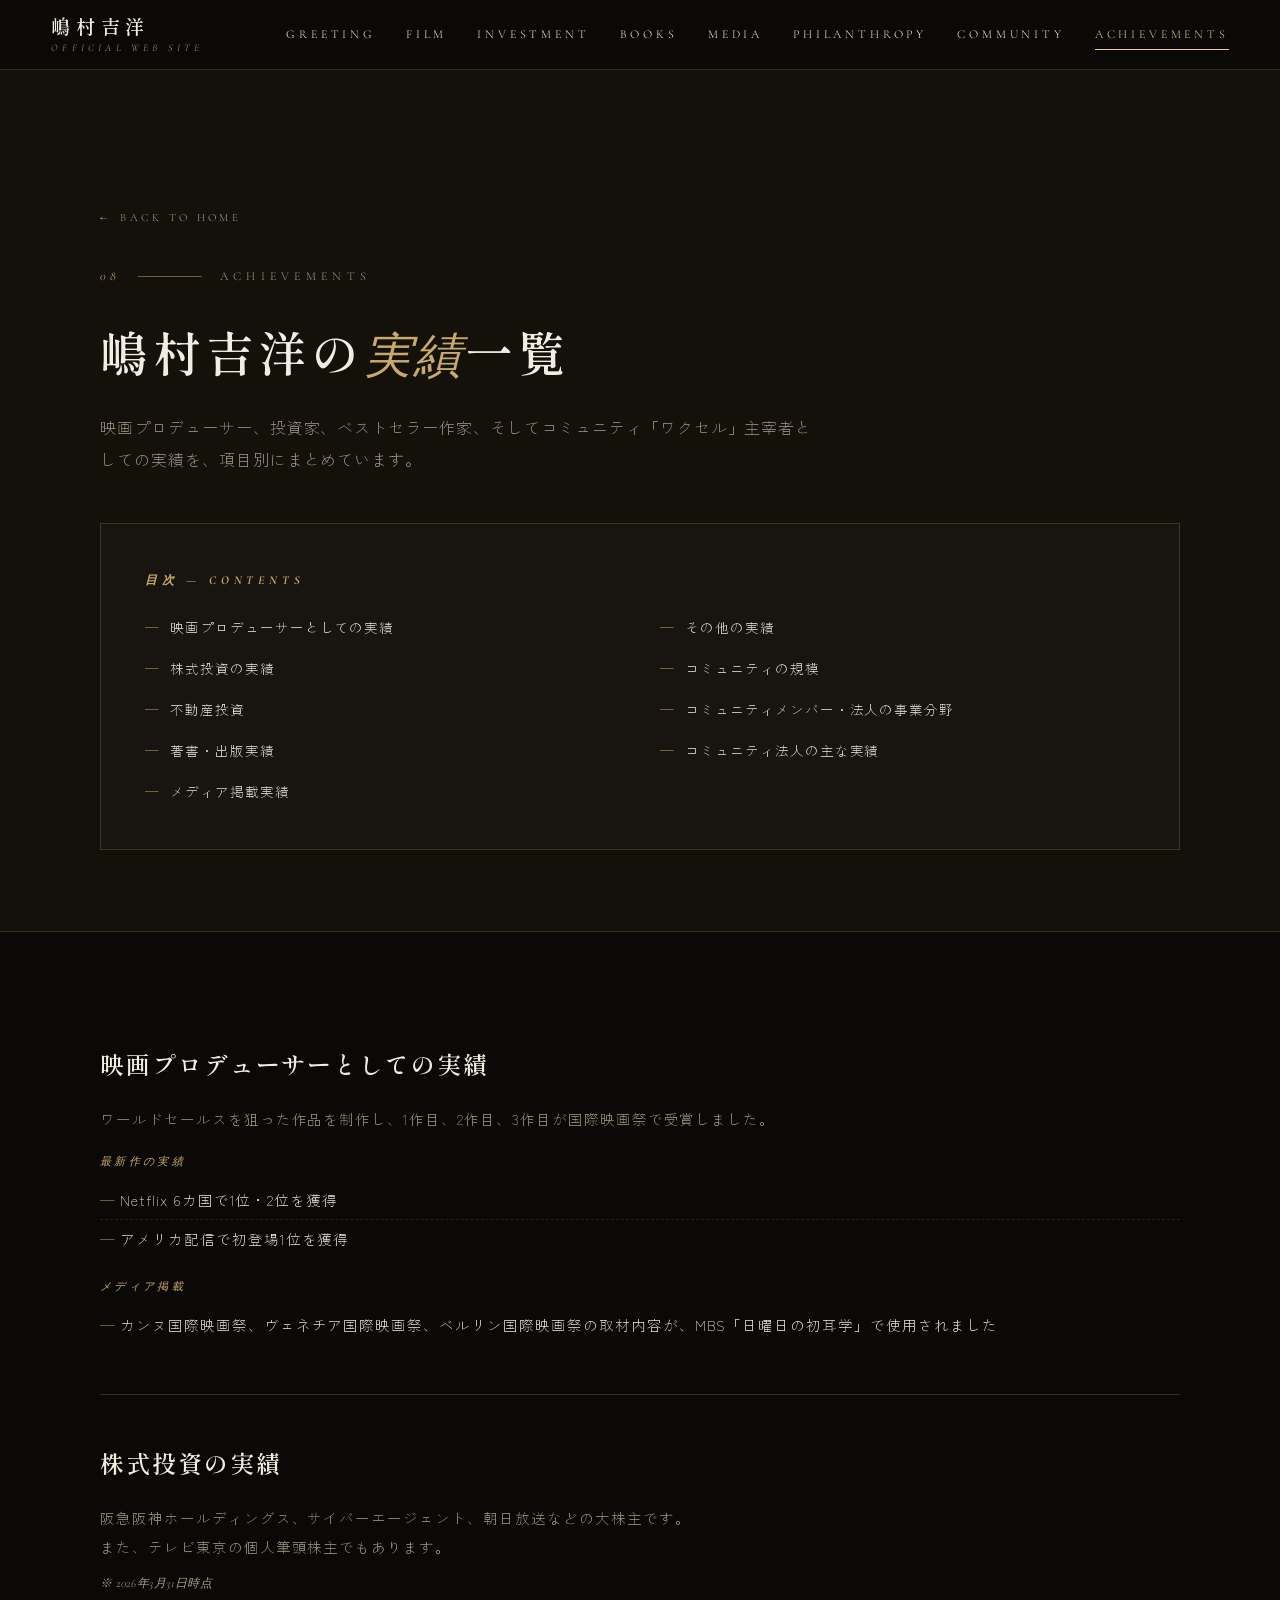
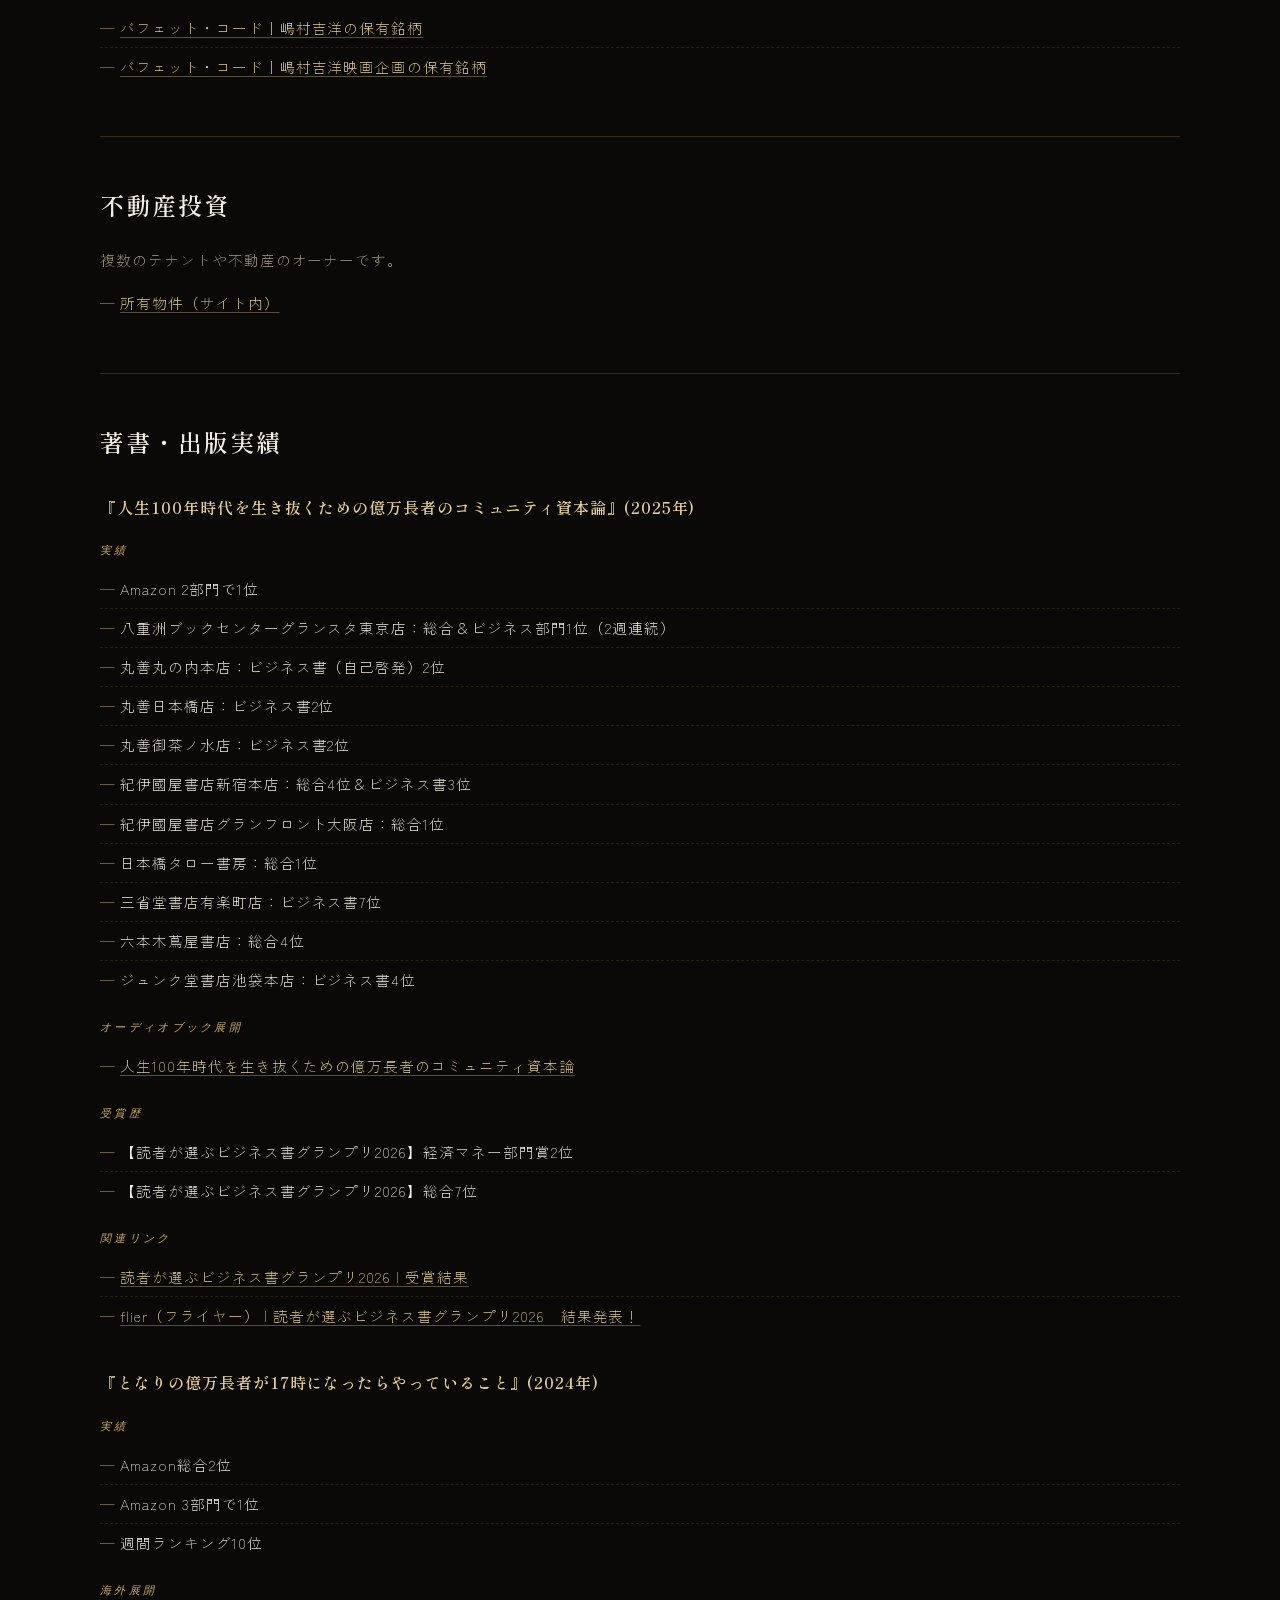
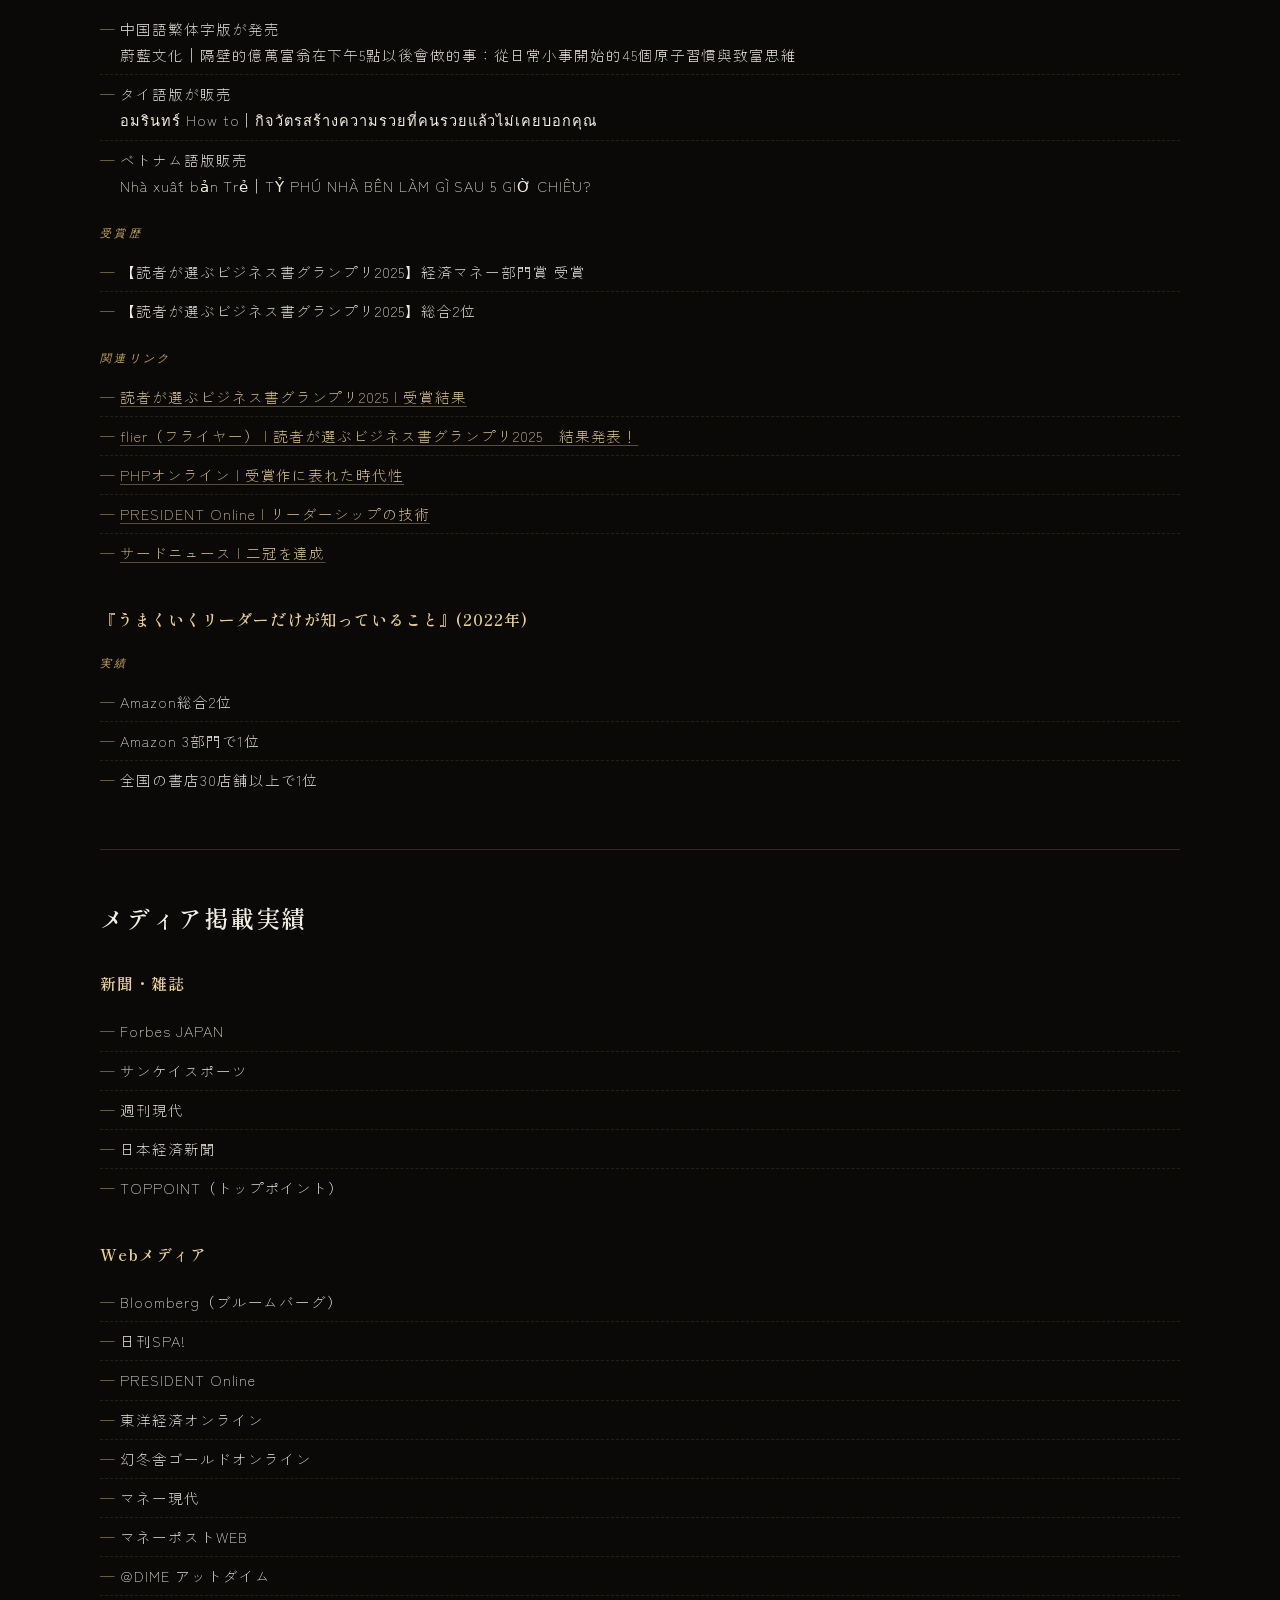
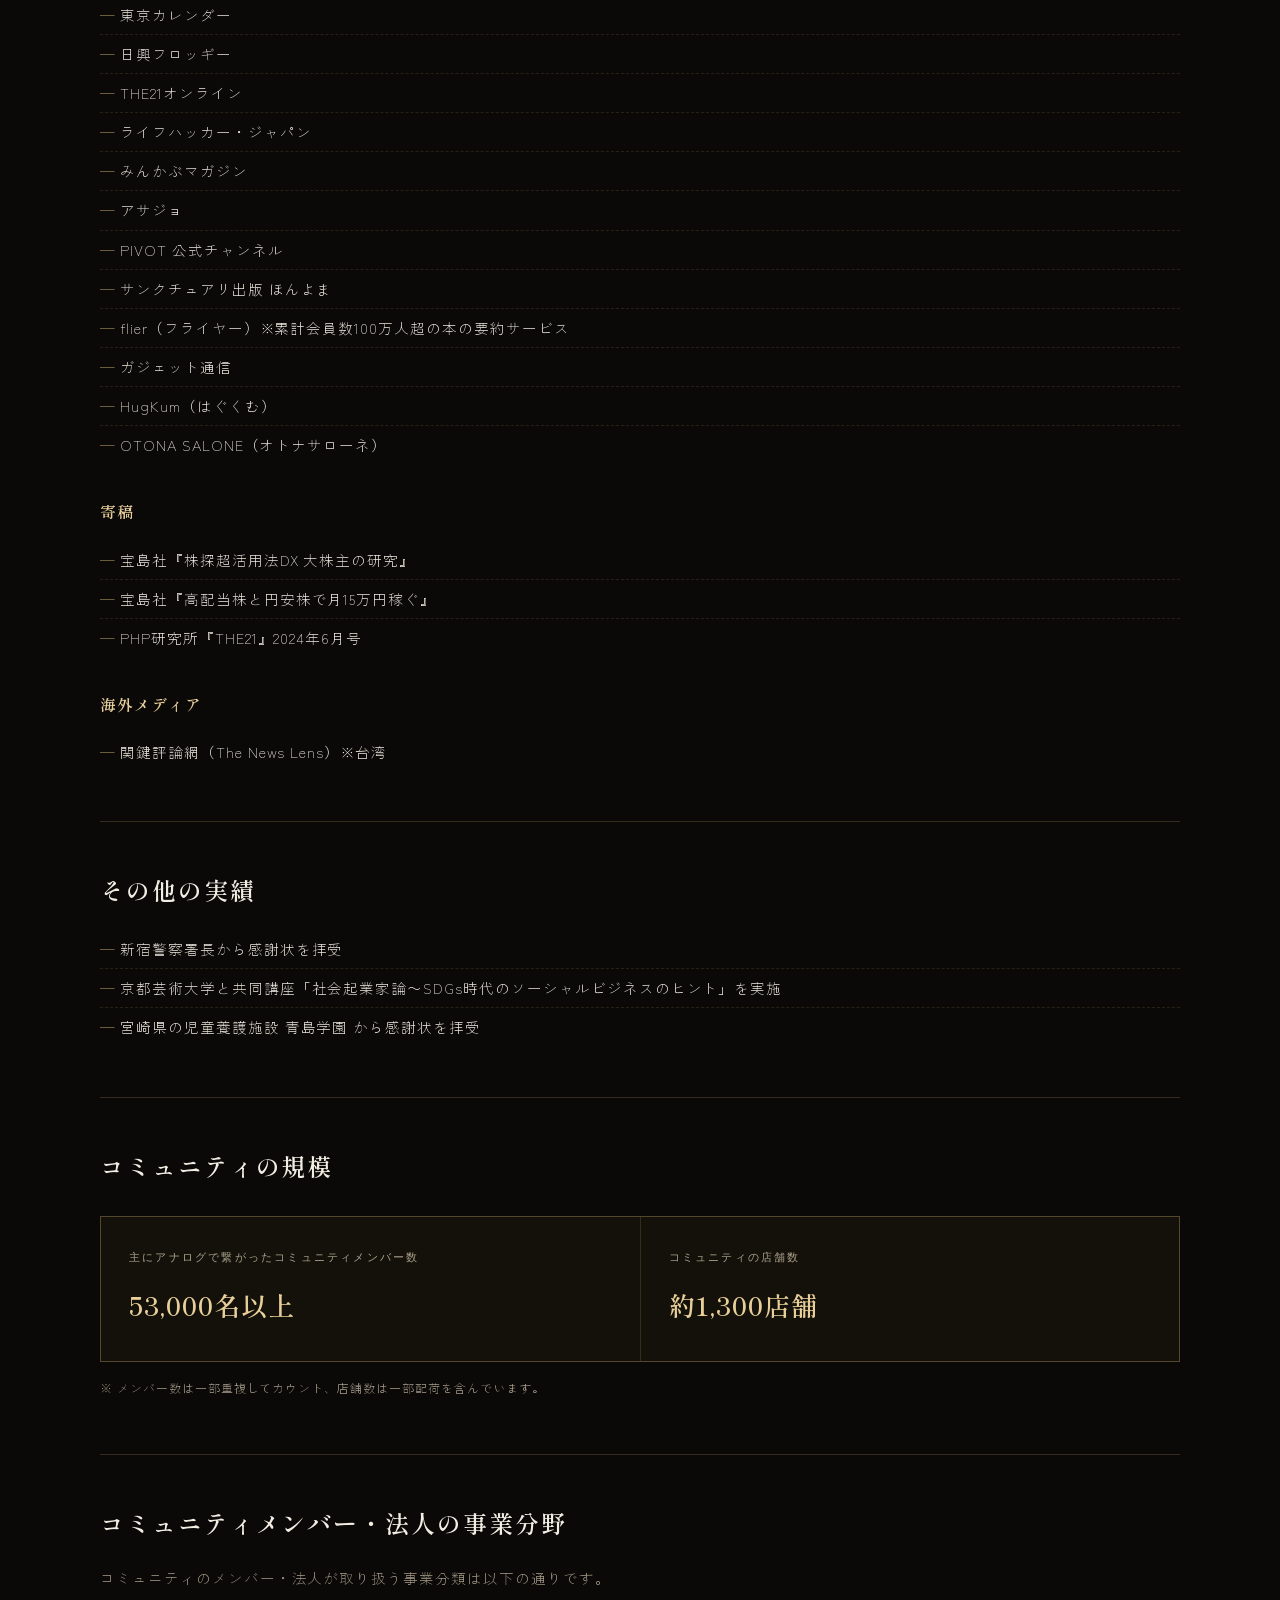
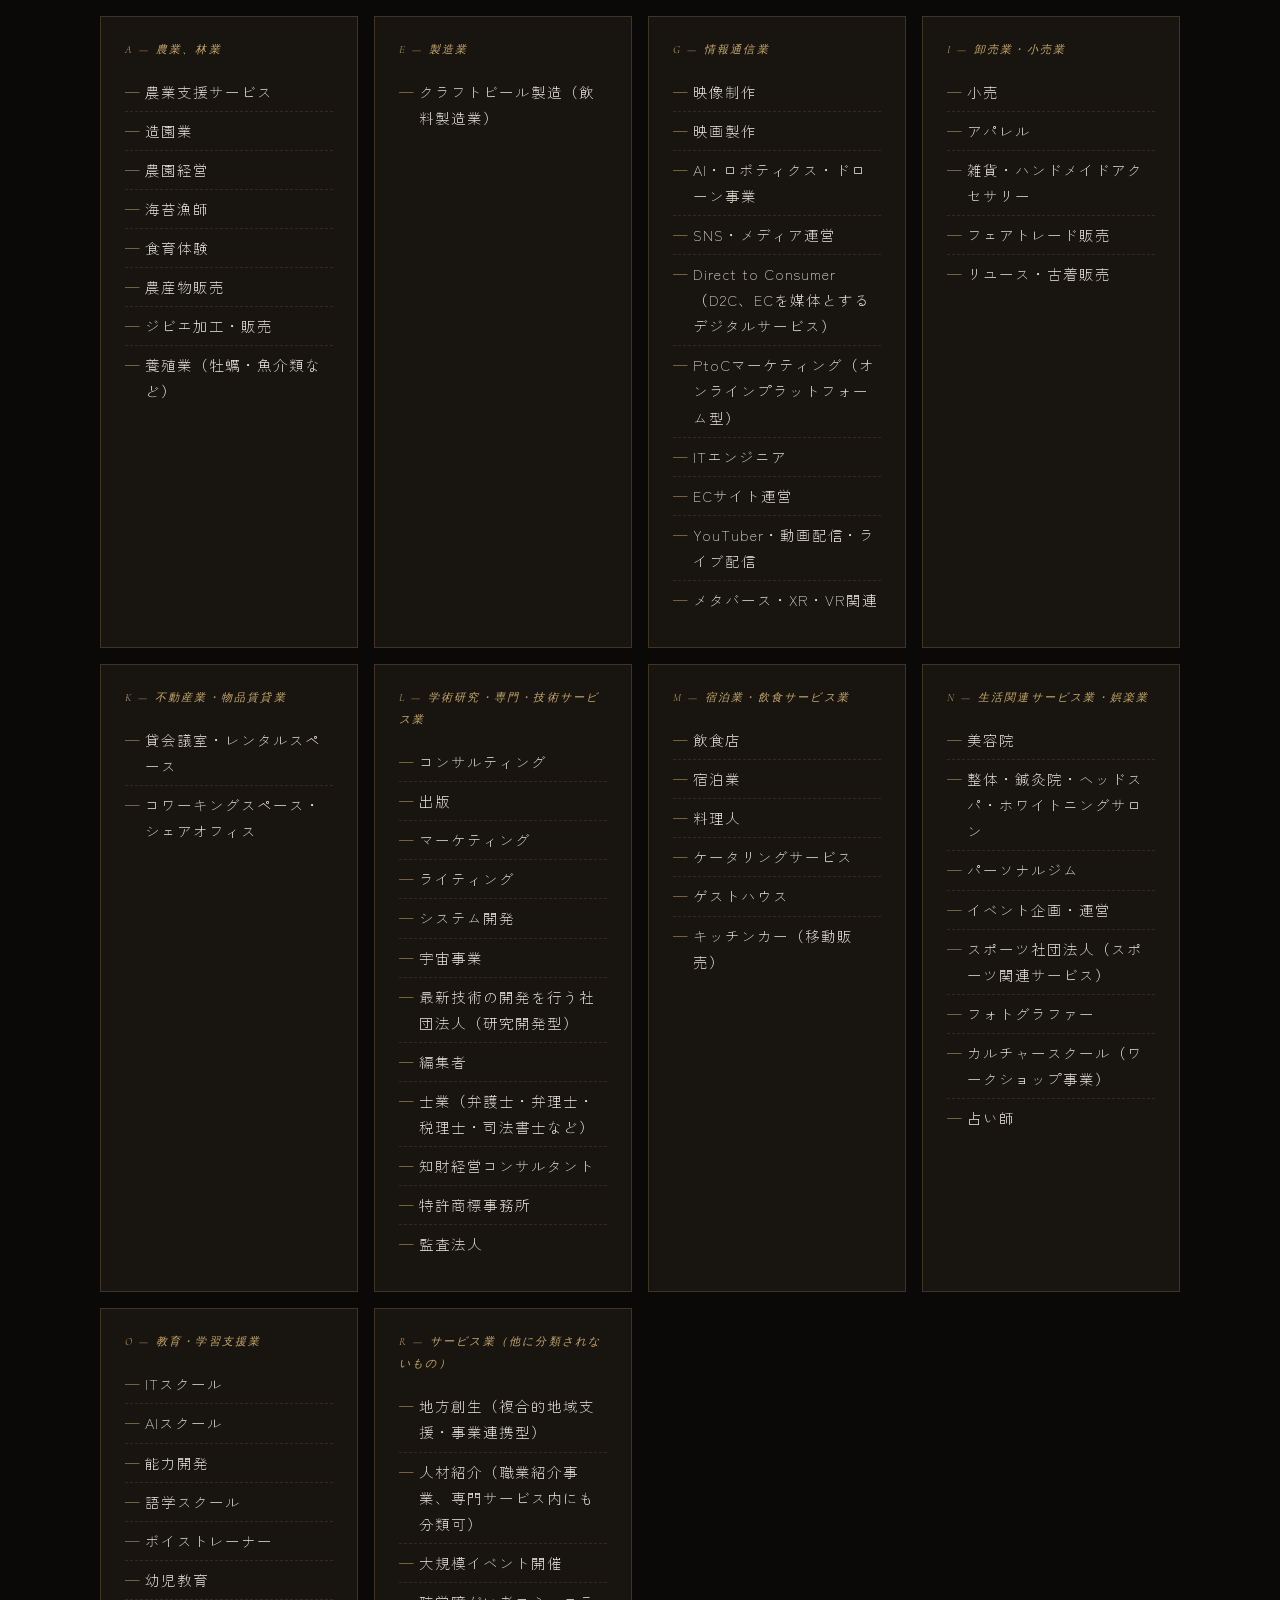
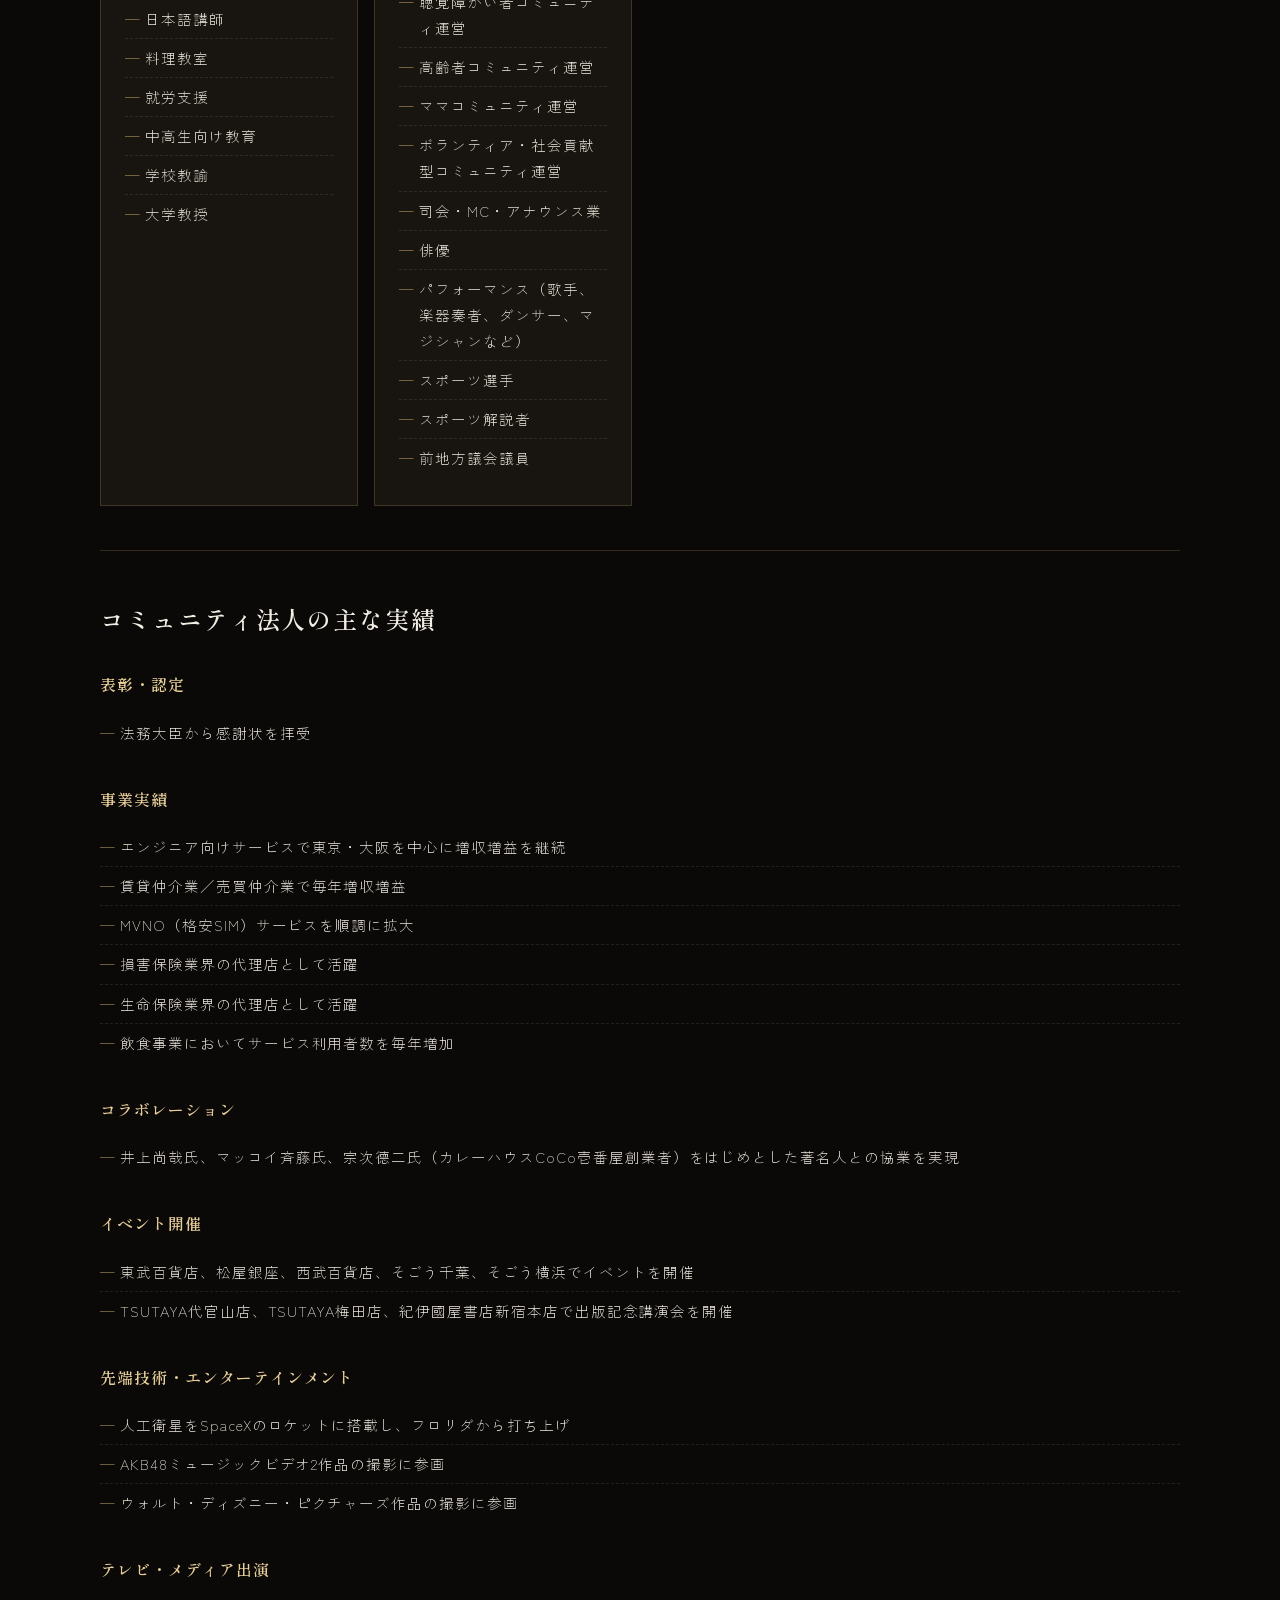
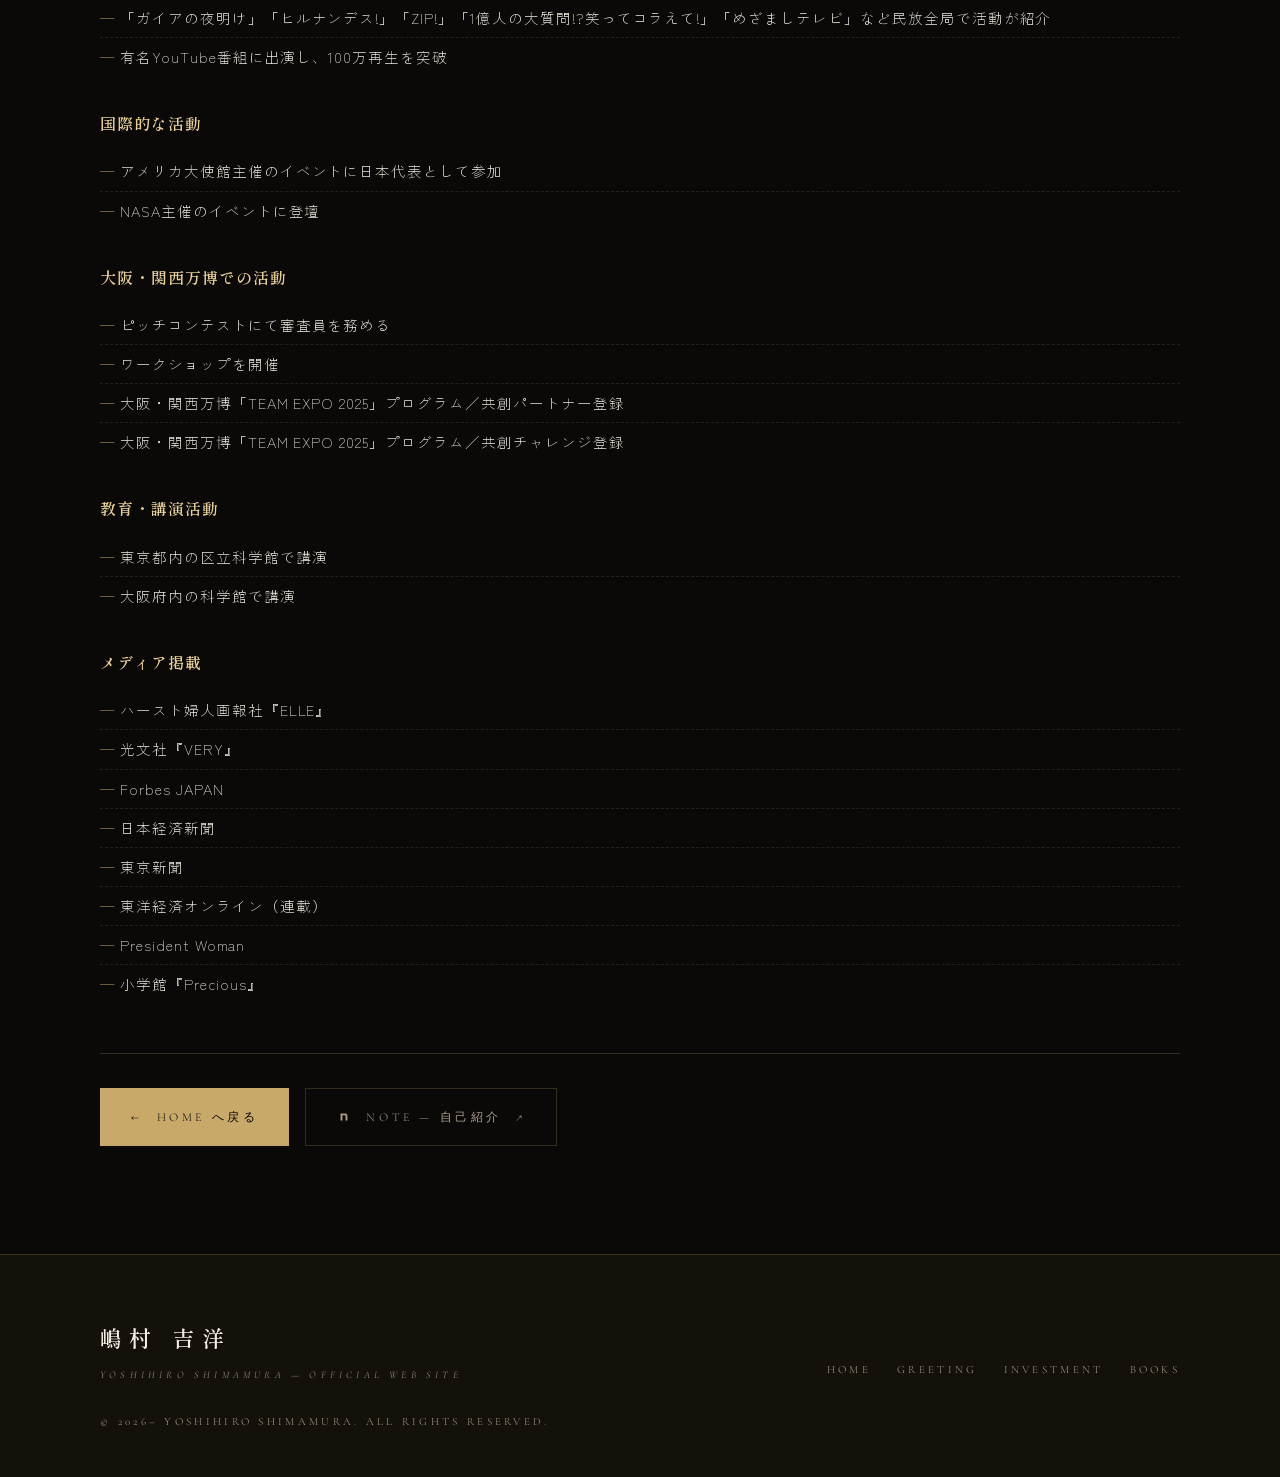
==== commit 4ae4b64c: "Simplify section eyebrow labels and update shareholding date Shortens the Film/Books/Philanthropy/Co" ====
--- a/docs/achievements.html
+++ b/docs/achievements.html
@@ -86,7 +86,7 @@
     <div class="ach-block" id="invest">
       <h3>株式投資の実績</h3>
       <p>阪急阪神ホールディングス、サイバーエージェント、朝日放送などの大株主です。<br>また、テレビ東京の個人筆頭株主でもあります。</p>
-      <div class="ach-note">※ 2024年11月15日時点</div>
+      <div class="ach-note">※ 2026年3月31日時点</div>
       <ul class="ach-list">
         <li><a href="https://www.buffett-code.com/shareholder/712ce4a10c81c7f16dd77664915bdfbb" target="_blank" rel="noopener">バフェット・コード｜嶋村吉洋の保有銘柄</a></li>
         <li><a href="https://www.buffett-code.com/shareholder/2bcb780093d4dfd647fb381578586227" target="_blank" rel="noopener">バフェット・コード｜嶋村吉洋映画企画の保有銘柄</a></li>
